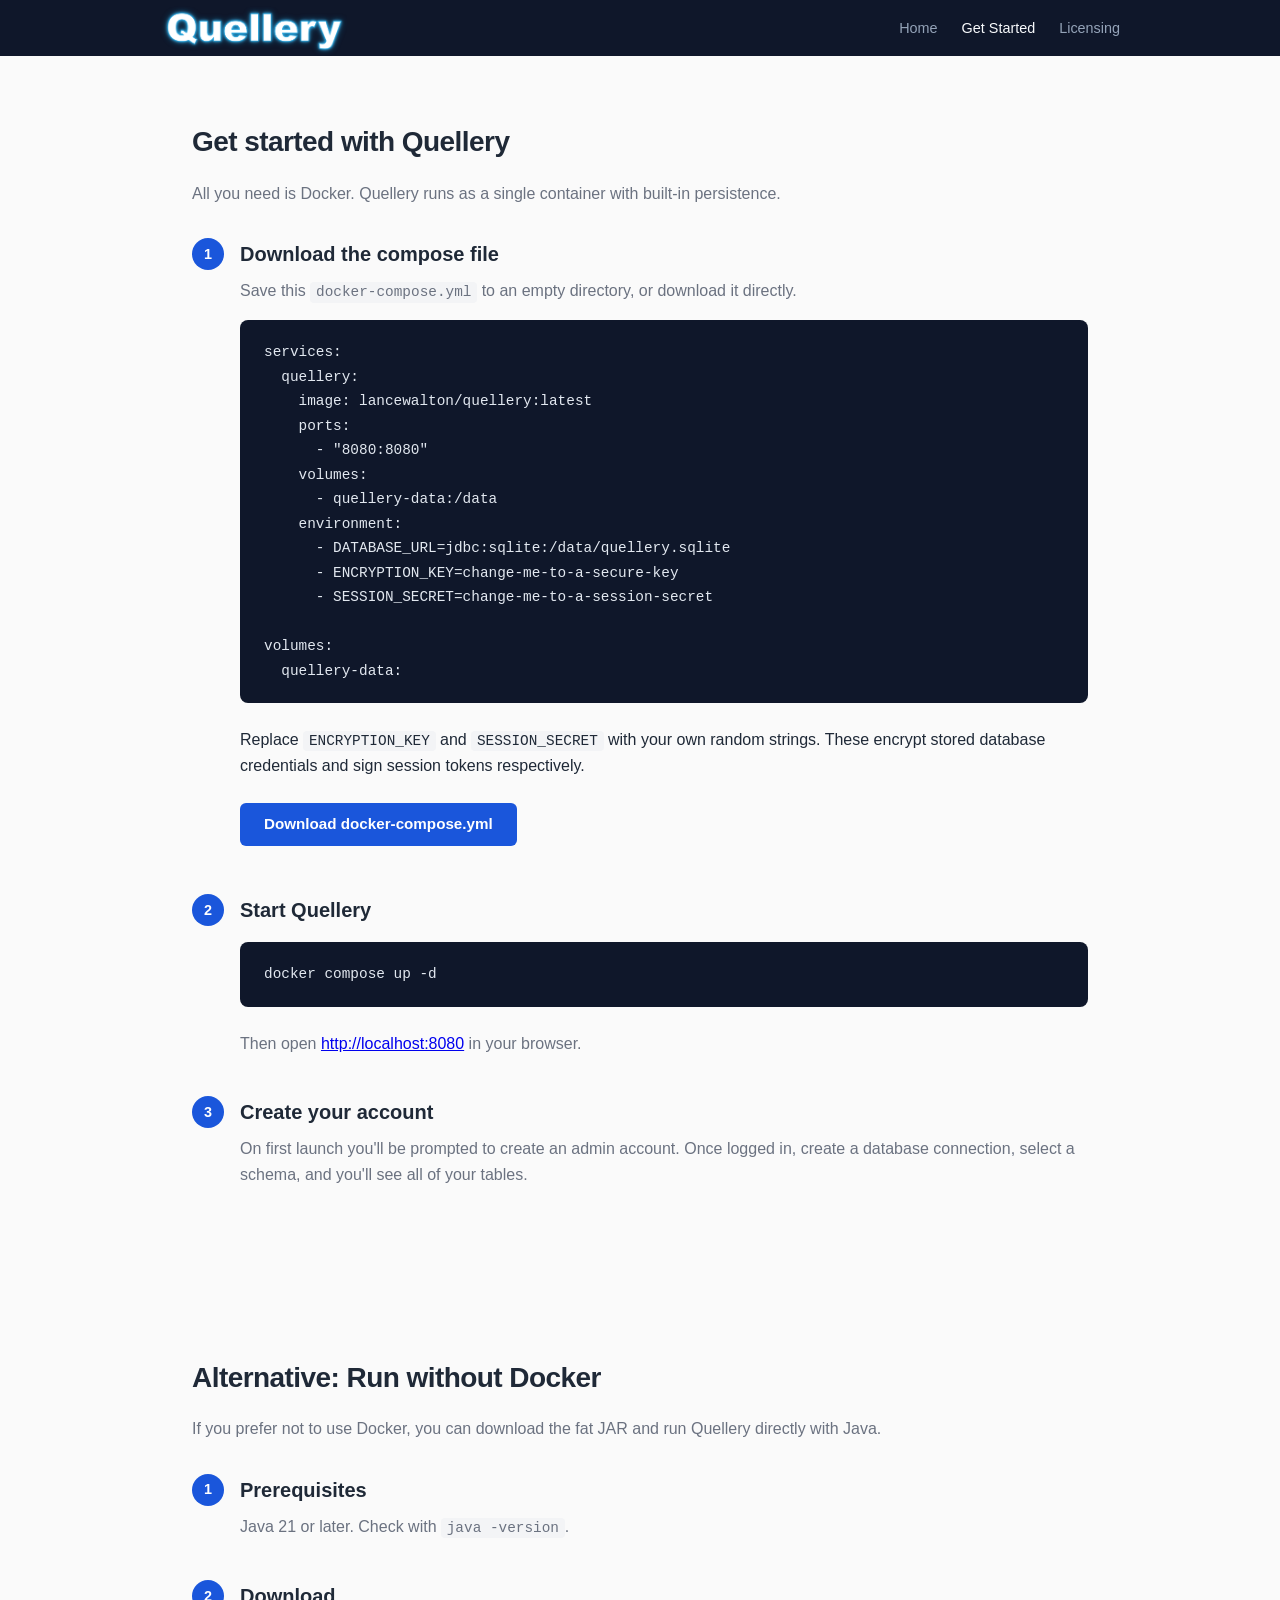
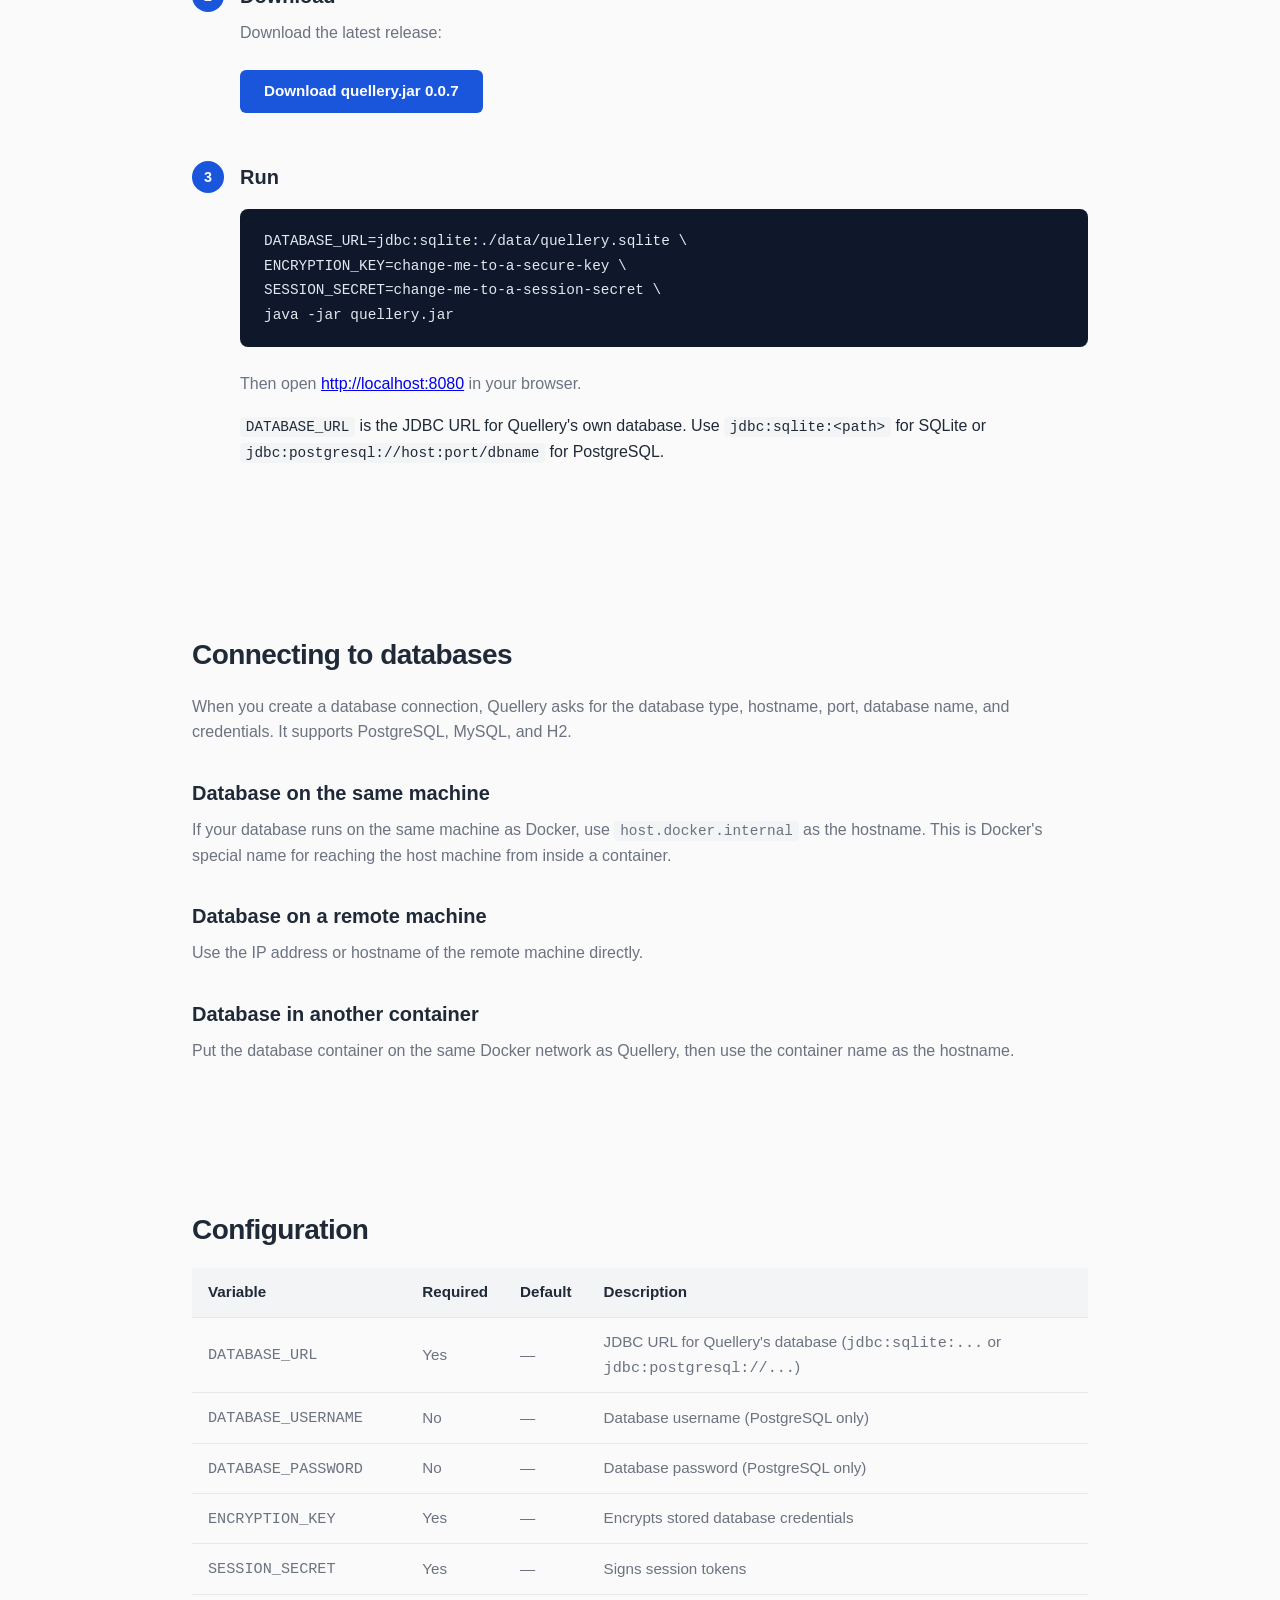
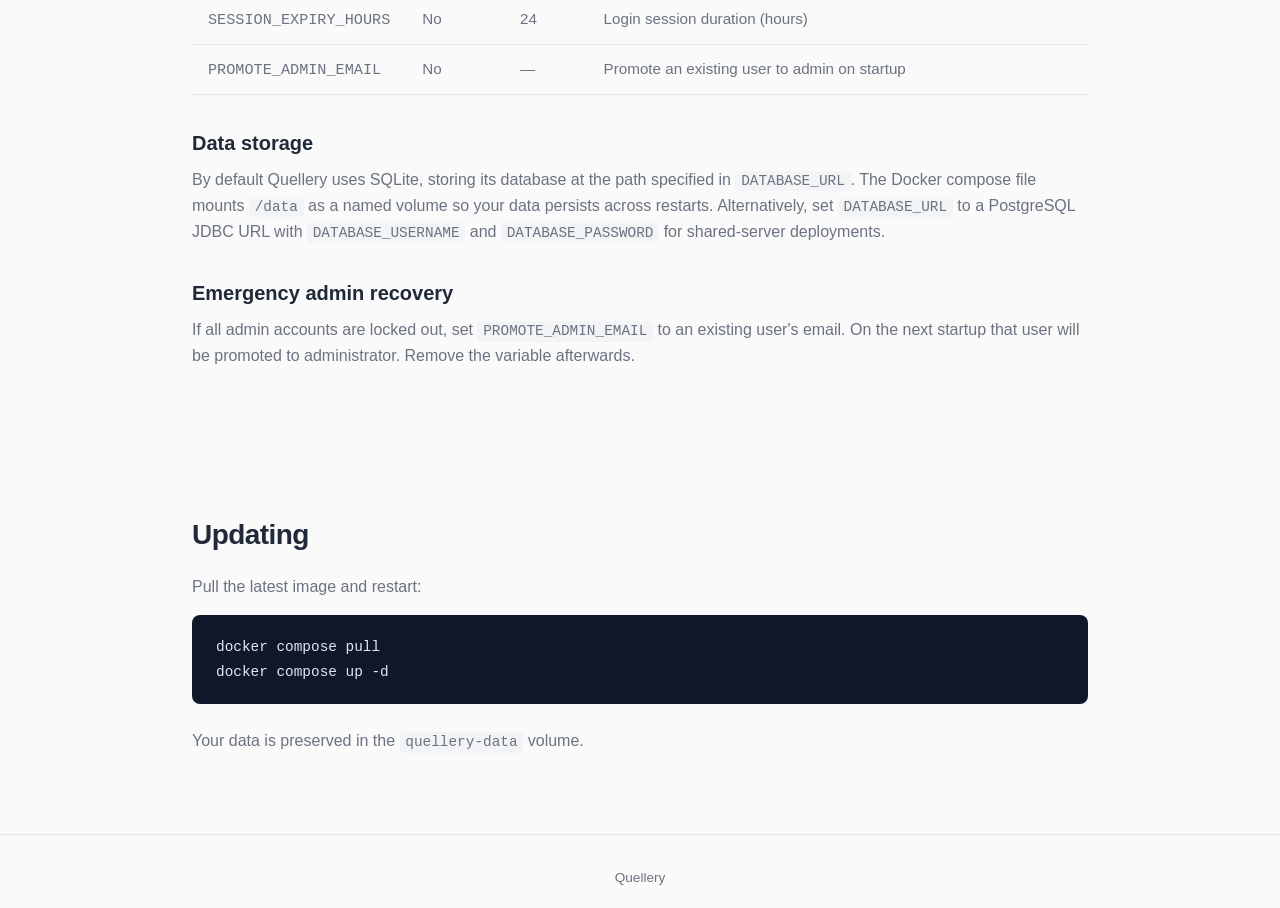
==== get-started.html @ 600abd85 "Release v0.0.7" ====
<!DOCTYPE html>
<html lang="en">
<head>
  <meta charset="UTF-8">
  <meta name="viewport" content="width=device-width, initial-scale=1.0">
  <title>Quellery — Taming the Uncertain Schema - Get Started</title>
  <link rel="stylesheet" href="style.css">
</head>
<body>

<nav>
  <div class="nav-inner">
    <a href="index.html" class="logo"><img src="Quellery.png" alt="Quellery"></a>
    <ul>
      <li><a href="index.html">Home</a></li>
      <li><a href="get-started.html" class="active">Get Started</a></li>
      <li><a href="licensing.html">Licensing</a></li>
    </ul>
  </div>
</nav>

<section class="section">
  <h2>Get started with Quellery</h2>
  <p>All you need is Docker. Quellery runs as a single container with built-in persistence.</p>

  <div class="steps">

    <div class="step">
      <h3>Download the compose file</h3>
      <p>Save this <code>docker-compose.yml</code> to an empty directory, or download it directly.</p>
      <pre><code>services:
  quellery:
    image: lancewalton/quellery:latest
    ports:
      - "8080:8080"
    volumes:
      - quellery-data:/data
    environment:
      - DATABASE_URL=jdbc:sqlite:/data/quellery.sqlite
      - ENCRYPTION_KEY=change-me-to-a-secure-key
      - SESSION_SECRET=change-me-to-a-session-secret

volumes:
  quellery-data:</code></pre>
      <p class="body-text">Replace <code>ENCRYPTION_KEY</code> and <code>SESSION_SECRET</code> with your own random strings. These encrypt stored database credentials and sign session tokens respectively.</p>
      <a href="docker-compose.yml" download class="download-btn">Download docker-compose.yml</a>
    </div>

    <div class="step">
      <h3>Start Quellery</h3>
      <pre><code>docker compose up -d</code></pre>
      <p>Then open <a href="http://localhost:8080">http://localhost:8080</a> in your browser.</p>
    </div>

    <div class="step">
      <h3>Create your account</h3>
      <p>On first launch you'll be prompted to create an admin account. Once logged in, create a database connection, select a schema, and you'll see all of your tables.</p>
    </div>

  </div>
</section>

<section class="section" id="download">
  <h2>Alternative: Run without Docker</h2>
  <p>If you prefer not to use Docker, you can download the fat JAR and run Quellery directly with Java.</p>

  <div class="steps">

    <div class="step">
      <h3>Prerequisites</h3>
      <p>Java 21 or later. Check with <code>java -version</code>.</p>
    </div>

    <div class="step">
      <h3>Download</h3>
      <p>Download the latest release:</p>
      <a href="https://github.com/quellery/quellery.github.io/releases/latest/download/quellery.jar" class="download-btn">Download quellery.jar <span data-version>0.0.7</span></a>
    </div>

    <div class="step">
      <h3>Run</h3>
      <pre><code>DATABASE_URL=jdbc:sqlite:./data/quellery.sqlite \
ENCRYPTION_KEY=change-me-to-a-secure-key \
SESSION_SECRET=change-me-to-a-session-secret \
java -jar quellery.jar</code></pre>
      <p>Then open <a href="http://localhost:8080">http://localhost:8080</a> in your browser.</p>
      <p class="body-text"><code>DATABASE_URL</code> is the JDBC URL for Quellery's own database. Use <code>jdbc:sqlite:&lt;path&gt;</code> for SQLite or <code>jdbc:postgresql://host:port/dbname</code> for PostgreSQL.</p>
    </div>

  </div>
</section>

<section class="section">
  <h2>Connecting to databases</h2>
  <p>When you create a database connection, Quellery asks for the database type, hostname, port, database name, and credentials. It supports PostgreSQL, MySQL, and H2.</p>

  <h3>Database on the same machine</h3>
  <p>If your database runs on the same machine as Docker, use <code>host.docker.internal</code> as the hostname. This is Docker's special name for reaching the host machine from inside a container.</p>

  <h3>Database on a remote machine</h3>
  <p>Use the IP address or hostname of the remote machine directly.</p>

  <h3>Database in another container</h3>
  <p>Put the database container on the same Docker network as Quellery, then use the container name as the hostname.</p>
</section>

<section class="section">
  <h2>Configuration</h2>
  <table>
    <thead>
      <tr><th>Variable</th><th>Required</th><th>Default</th><th>Description</th></tr>
    </thead>
    <tbody>
      <tr><td><code>DATABASE_URL</code></td><td>Yes</td><td>&mdash;</td><td>JDBC URL for Quellery's database (<code>jdbc:sqlite:...</code> or <code>jdbc:postgresql://...</code>)</td></tr>
      <tr><td><code>DATABASE_USERNAME</code></td><td>No</td><td>&mdash;</td><td>Database username (PostgreSQL only)</td></tr>
      <tr><td><code>DATABASE_PASSWORD</code></td><td>No</td><td>&mdash;</td><td>Database password (PostgreSQL only)</td></tr>
      <tr><td><code>ENCRYPTION_KEY</code></td><td>Yes</td><td>&mdash;</td><td>Encrypts stored database credentials</td></tr>
      <tr><td><code>SESSION_SECRET</code></td><td>Yes</td><td>&mdash;</td><td>Signs session tokens</td></tr>
      <tr><td><code>SESSION_EXPIRY_HOURS</code></td><td>No</td><td>24</td><td>Login session duration (hours)</td></tr>
      <tr><td><code>PROMOTE_ADMIN_EMAIL</code></td><td>No</td><td>&mdash;</td><td>Promote an existing user to admin on startup</td></tr>
    </tbody>
  </table>

  <h3>Data storage</h3>
  <p>By default Quellery uses SQLite, storing its database at the path specified in <code>DATABASE_URL</code>. The Docker compose file mounts <code>/data</code> as a named volume so your data persists across restarts. Alternatively, set <code>DATABASE_URL</code> to a PostgreSQL JDBC URL with <code>DATABASE_USERNAME</code> and <code>DATABASE_PASSWORD</code> for shared-server deployments.</p>

  <h3>Emergency admin recovery</h3>
  <p>If all admin accounts are locked out, set <code>PROMOTE_ADMIN_EMAIL</code> to an existing user's email. On the next startup that user will be promoted to administrator. Remove the variable afterwards.</p>
</section>

<section class="section">
  <h2>Updating</h2>
  <p>Pull the latest image and restart:</p>
  <pre><code>docker compose pull
docker compose up -d</code></pre>
  <p>Your data is preserved in the <code>quellery-data</code> volume.</p>
</section>

<footer>
  Quellery
</footer>

</body>
</html>
---- style.css ----
:root {
  --colour-bg: #fafafa;
  --colour-surface: #ffffff;
  --colour-primary: #1a56db;
  --colour-primary-dark: #1444b0;
  --colour-text: #1f2937;
  --colour-text-muted: #6b7280;
  --colour-border: #e5e7eb;
  --colour-code-bg: #f3f4f6;
  --colour-hero-bg: #0f172a;
  --colour-hero-text: #f8fafc;
  --colour-accent: #22d3ee;
  --max-width: 960px;
}

*,
*::before,
*::after {
  box-sizing: border-box;
  margin: 0;
  padding: 0;
}

body {
  font-family: -apple-system, BlinkMacSystemFont, "Segoe UI", Roboto, Helvetica, Arial, sans-serif;
  color: var(--colour-text);
  background: var(--colour-bg);
  line-height: 1.6;
}

/* — Navigation — */

nav {
  background: var(--colour-hero-bg);
  padding: 0 2rem;
  position: sticky;
  top: 0;
  z-index: 100;
}

nav .nav-inner {
  max-width: var(--max-width);
  margin: 0 auto;
  display: flex;
  align-items: center;
  justify-content: space-between;
  height: 56px;
}

nav .logo {
  text-decoration: none;
  display: flex;
  align-items: center;
}

nav .logo img {
  height: 64px;
}

nav ul {
  list-style: none;
  display: flex;
  gap: 1.5rem;
}

nav a {
  color: #94a3b8;
  text-decoration: none;
  font-size: 0.9rem;
  transition: color 0.15s;
}

nav a:hover,
nav a.active {
  color: var(--colour-hero-text);
}

/* — Hero — */

.hero {
  background: var(--colour-hero-bg);
  color: var(--colour-hero-text);
  text-align: center;
  padding: 5rem 2rem 4rem;
}

.hero h1 {
  font-size: 2.75rem;
  font-weight: 800;
  letter-spacing: -0.03em;
  line-height: 1.15;
  margin-bottom: 1.25rem;
}

.hero h1 span {
  color: var(--colour-accent);
}

.hero p {
  font-size: 1.2rem;
  color: #94a3b8;
  max-width: 600px;
  margin: 0 auto 2rem;
}

.hero .cta {
  display: inline-block;
  background: var(--colour-primary);
  color: #fff;
  padding: 0.75rem 2rem;
  border-radius: 6px;
  text-decoration: none;
  font-weight: 600;
  font-size: 1rem;
  transition: background 0.15s;
}

.hero .cta:hover {
  background: var(--colour-primary-dark);
}

.version-info {
  margin-top: 1rem;
  font-size: 0.9rem;
  color: #94a3b8;
}

.version-info a {
  color: var(--colour-accent);
  text-decoration: none;
  font-weight: 600;
}

.version-info a:hover {
  text-decoration: underline;
}

/* — Sections — */

.section {
  max-width: var(--max-width);
  margin: 0 auto;
  padding: 4rem 2rem;
}

.section h2 {
  font-size: 1.75rem;
  font-weight: 700;
  margin-bottom: 1rem;
  letter-spacing: -0.02em;
}

.section h3 {
  font-size: 1.25rem;
  font-weight: 600;
  margin: 2rem 0 0.5rem;
}

.section p {
  margin-bottom: 1rem;
  color: var(--colour-text-muted);
}

.section p.body-text {
  color: var(--colour-text);
}

/* — Feature grid — */

.features {
  display: grid;
  grid-template-columns: repeat(auto-fit, minmax(260px, 1fr));
  gap: 1.5rem;
  margin-top: 2rem;
}

.feature-card {
  background: var(--colour-surface);
  border: 1px solid var(--colour-border);
  border-radius: 8px;
  padding: 1.5rem;
}

.feature-card h3 {
  font-size: 1.1rem;
  margin: 0 0 0.5rem;
  color: var(--colour-text);
}

.feature-card p {
  font-size: 0.95rem;
  color: var(--colour-text-muted);
  margin: 0;
}

/* — Supported databases — */

.db-list {
  display: flex;
  gap: 2rem;
  margin-top: 1.5rem;
  flex-wrap: wrap;
}

.db-item {
  display: flex;
  align-items: center;
  gap: 0.5rem;
  font-weight: 600;
  font-size: 1.05rem;
}

.db-dot {
  width: 10px;
  height: 10px;
  border-radius: 50%;
  background: var(--colour-primary);
}

.db-dot.coming-soon {
  background: none;
  border: 2px solid var(--colour-text-muted);
}

/* — Code blocks — */

pre {
  background: var(--colour-hero-bg);
  color: #e2e8f0;
  padding: 1.25rem 1.5rem;
  border-radius: 8px;
  overflow-x: auto;
  font-size: 0.9rem;
  line-height: 1.7;
  margin: 1rem 0 1.5rem;
}

code {
  font-family: "SF Mono", "Fira Code", "Fira Mono", Menlo, monospace;
}

p code {
  background: var(--colour-code-bg);
  padding: 0.15em 0.4em;
  border-radius: 4px;
  font-size: 0.9em;
}

/* — Tables — */

table {
  width: 100%;
  border-collapse: collapse;
  margin: 1rem 0 1.5rem;
  font-size: 0.95rem;
}

th, td {
  text-align: left;
  padding: 0.75rem 1rem;
  border-bottom: 1px solid var(--colour-border);
}

th {
  font-weight: 600;
  color: var(--colour-text);
  background: var(--colour-code-bg);
}

td {
  color: var(--colour-text-muted);
}

/* — Download button — */

.download-btn {
  display: inline-block;
  background: var(--colour-primary);
  color: #fff;
  padding: 0.6rem 1.5rem;
  border-radius: 6px;
  text-decoration: none;
  font-weight: 600;
  font-size: 0.95rem;
  transition: background 0.15s;
  margin: 0.5rem 0;
}

.download-btn:hover {
  background: var(--colour-primary-dark);
}

/* — Steps — */

.steps {
  counter-reset: step;
  margin-top: 2rem;
}

.step {
  position: relative;
  padding-left: 3rem;
  margin-bottom: 2.5rem;
}

.step::before {
  counter-increment: step;
  content: counter(step);
  position: absolute;
  left: 0;
  top: 0;
  width: 2rem;
  height: 2rem;
  background: var(--colour-primary);
  color: #fff;
  border-radius: 50%;
  display: flex;
  align-items: center;
  justify-content: center;
  font-weight: 700;
  font-size: 0.9rem;
}

.step h3 {
  margin-top: 0;
}

/* — Edition cards — */

.editions {
  display: grid;
  grid-template-columns: repeat(auto-fit, minmax(220px, 1fr));
  gap: 1.5rem;
  margin-top: 2rem;
}

.edition-card {
  background: var(--colour-surface);
  border: 1px solid var(--colour-border);
  border-radius: 8px;
  padding: 2rem 1.5rem;
  text-align: center;
}

.edition-card.highlight {
  border-color: var(--colour-primary);
  box-shadow: 0 0 0 1px var(--colour-primary);
}

.edition-card h3 {
  margin: 0 0 0.25rem;
  font-size: 1.25rem;
}

.edition-card .user-count {
  font-size: 2rem;
  font-weight: 800;
  color: var(--colour-primary);
  margin: 0.75rem 0 0.25rem;
}

.edition-card .user-label {
  font-size: 0.85rem;
  color: var(--colour-text-muted);
}

.edition-card .feature-note {
  margin-top: 1rem;
  font-size: 0.9rem;
  color: var(--colour-text-muted);
}

/* — Footer — */

footer {
  border-top: 1px solid var(--colour-border);
  padding: 2rem;
  text-align: center;
  font-size: 0.85rem;
  color: var(--colour-text-muted);
}

/* — Responsive — */

@media (max-width: 640px) {
  .hero h1 {
    font-size: 2rem;
  }

  .hero p {
    font-size: 1.05rem;
  }

  nav ul {
    gap: 1rem;
  }

  .step {
    padding-left: 2.5rem;
  }
}
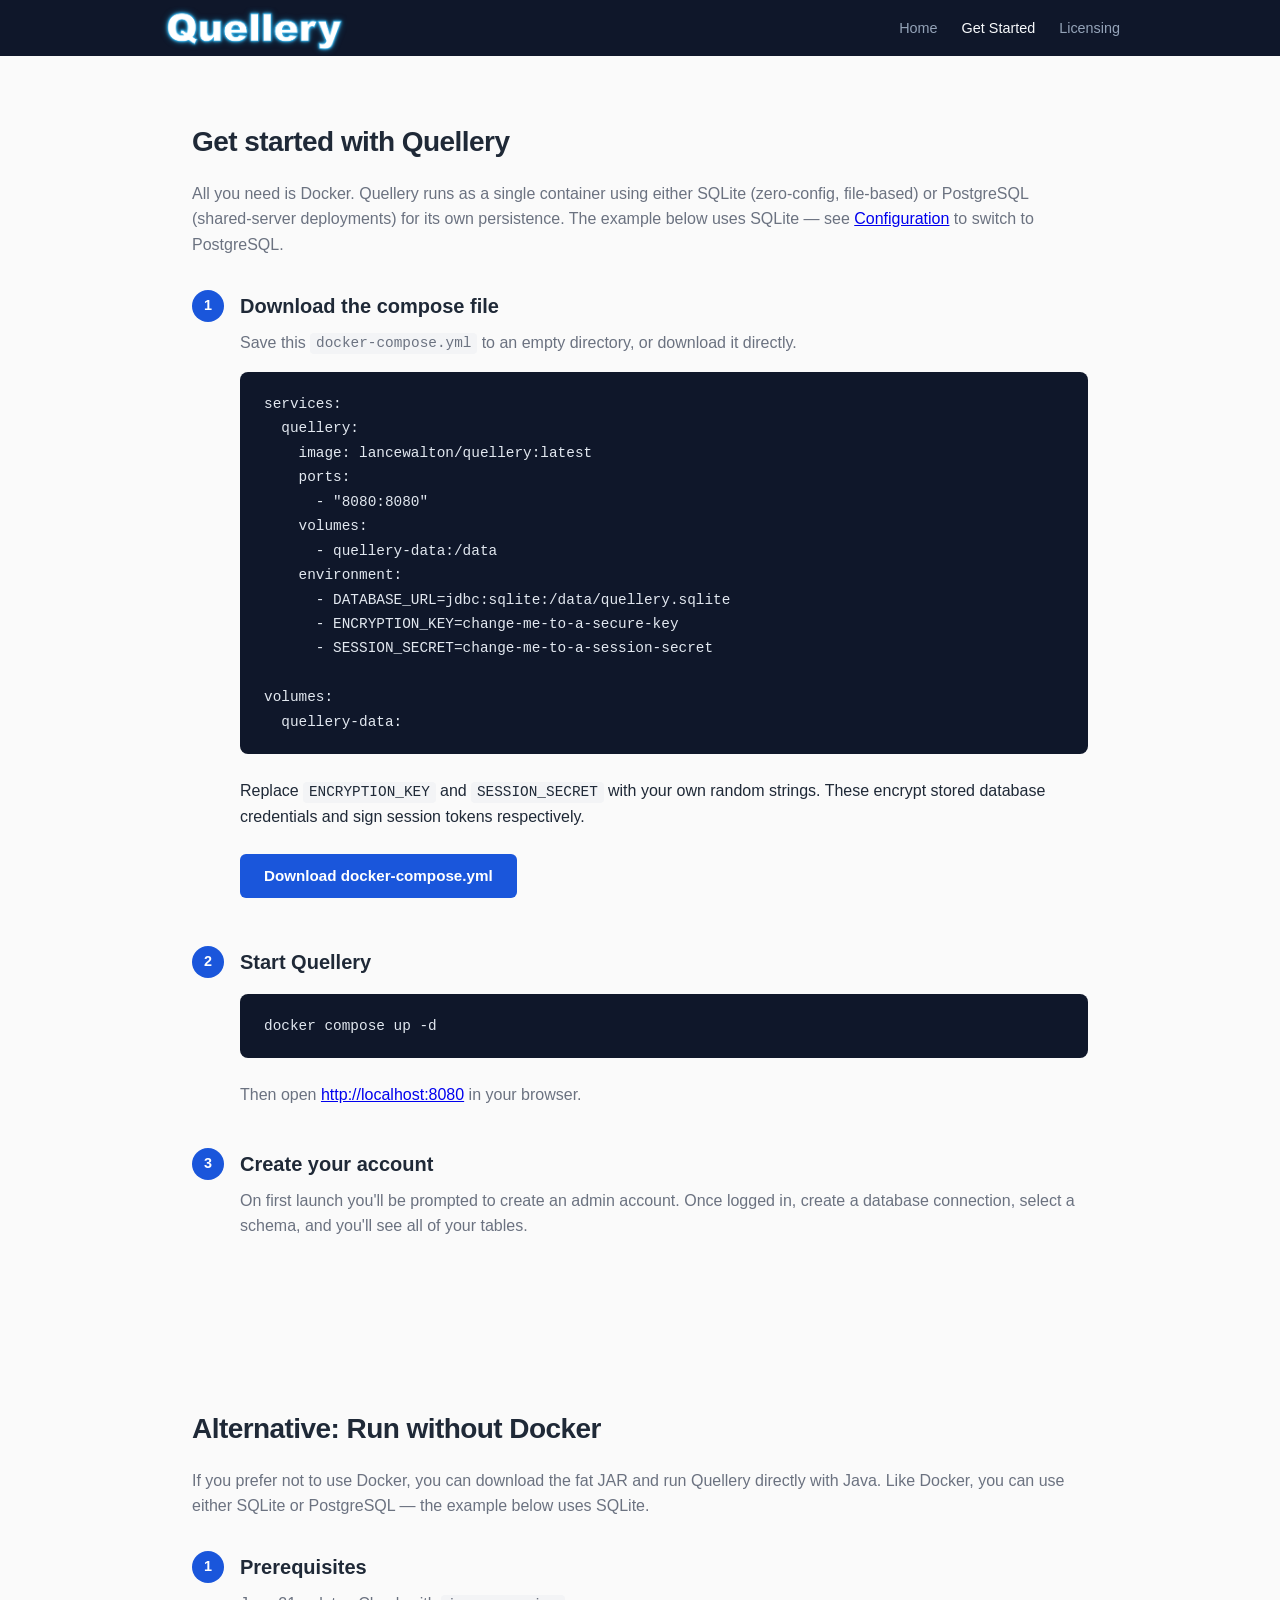
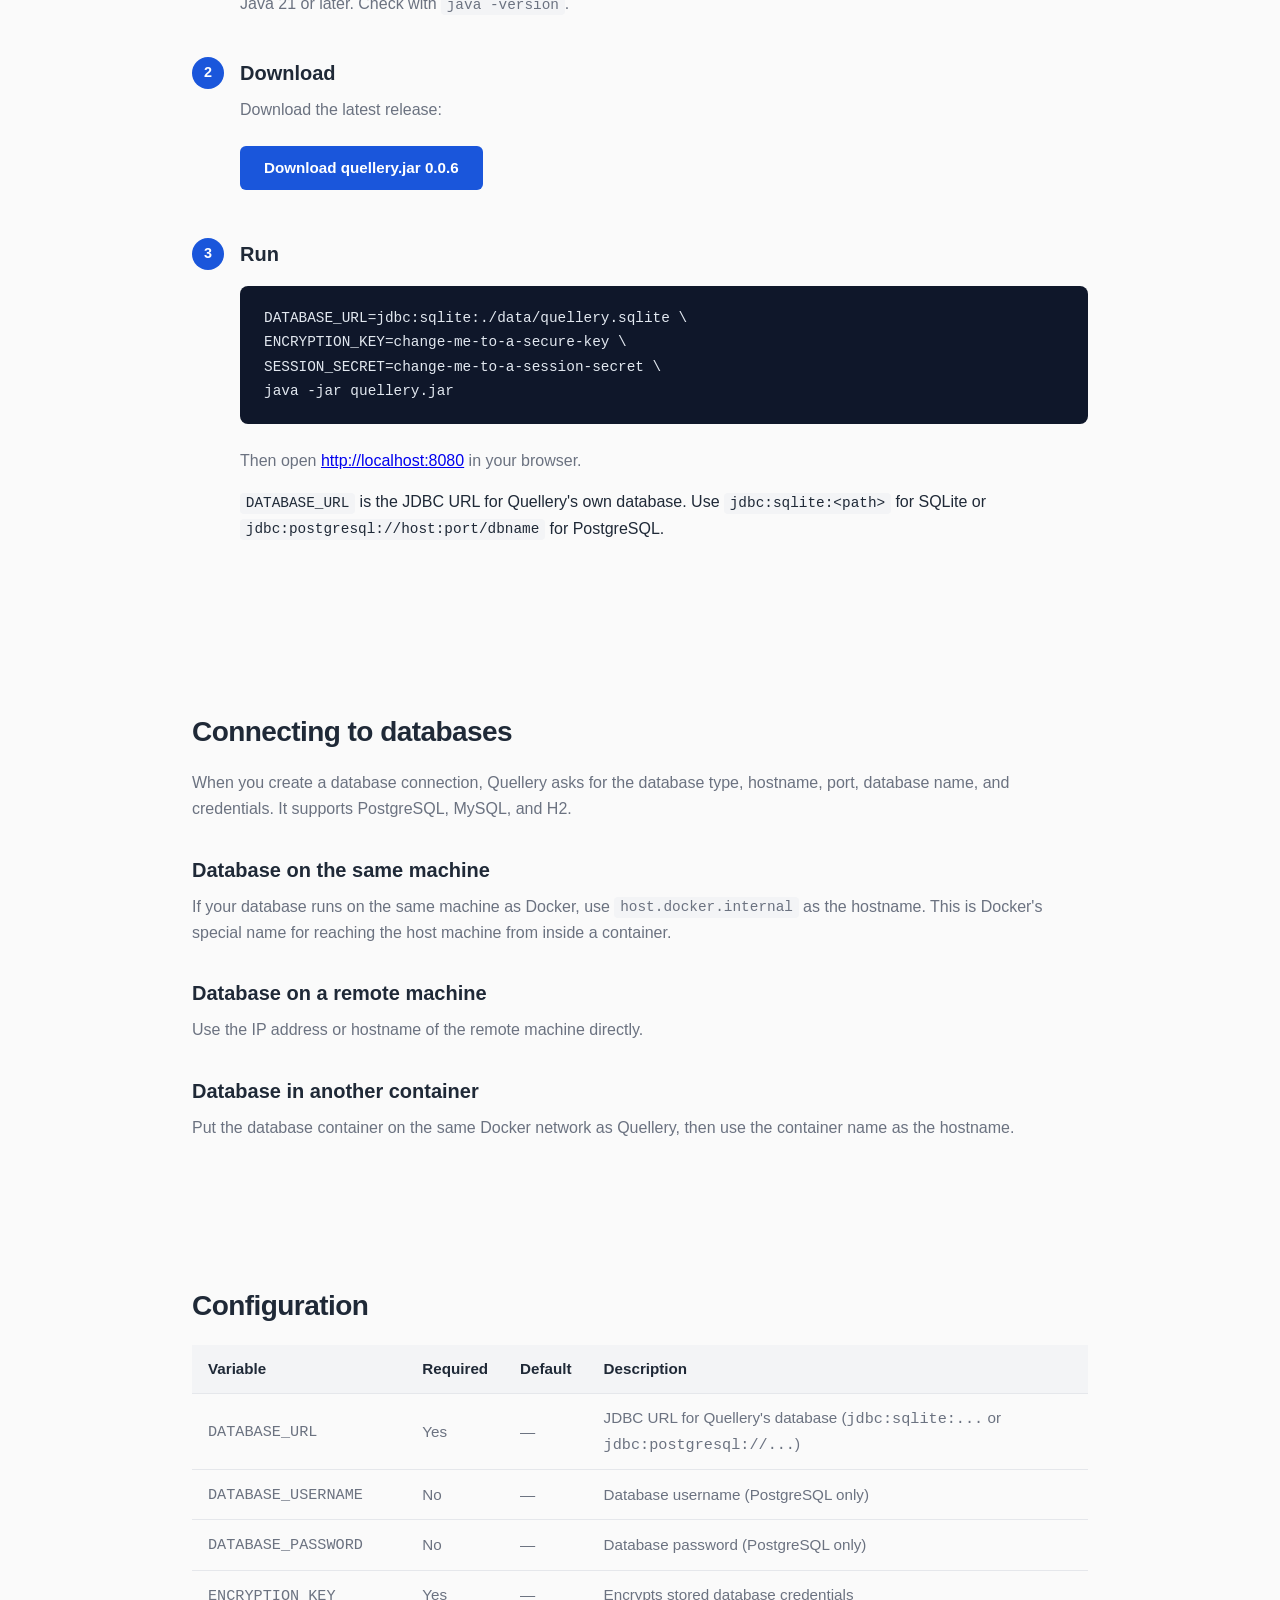
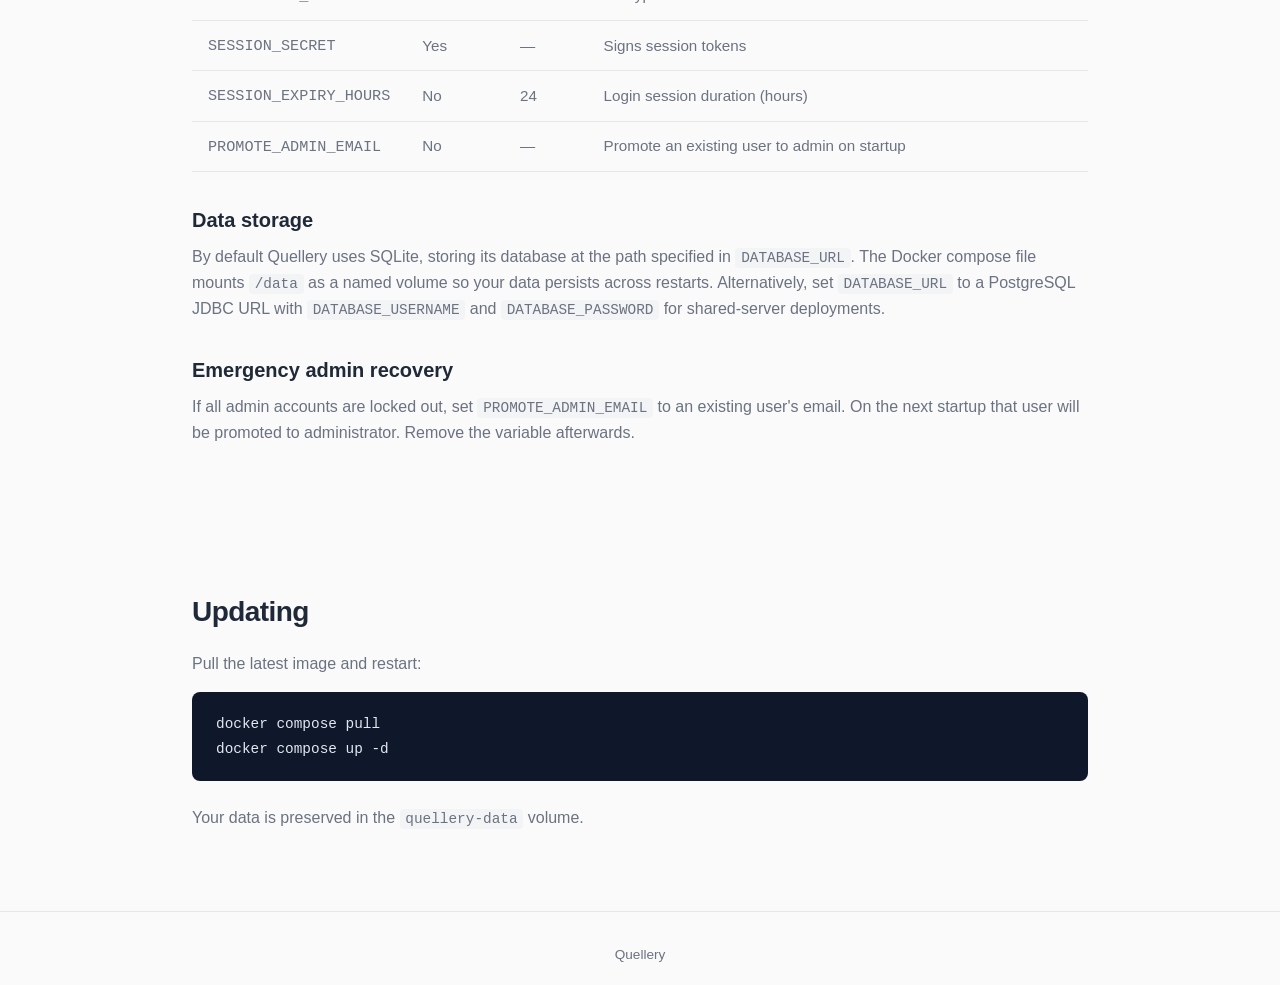
==== commit 5b8c2649: "docs: clarify SQLite/PostgreSQL choice in Docker and fat JAR sections" ====
--- a/get-started.html
+++ b/get-started.html
@@ -21,7 +21,7 @@
 
 <section class="section">
   <h2>Get started with Quellery</h2>
-  <p>All you need is Docker. Quellery runs as a single container with built-in persistence.</p>
+  <p>All you need is Docker. Quellery runs as a single container using either SQLite (zero-config, file-based) or PostgreSQL (shared-server deployments) for its own persistence. The example below uses SQLite — see <a href="#configuration">Configuration</a> to switch to PostgreSQL.</p>
 
   <div class="steps">
 
@@ -62,7 +62,7 @@
 
 <section class="section" id="download">
   <h2>Alternative: Run without Docker</h2>
-  <p>If you prefer not to use Docker, you can download the fat JAR and run Quellery directly with Java.</p>
+  <p>If you prefer not to use Docker, you can download the fat JAR and run Quellery directly with Java. Like Docker, you can use either SQLite or PostgreSQL — the example below uses SQLite.</p>
 
   <div class="steps">
 
@@ -74,7 +74,7 @@
     <div class="step">
       <h3>Download</h3>
       <p>Download the latest release:</p>
-      <a href="https://github.com/quellery/quellery.github.io/releases/latest/download/quellery.jar" class="download-btn">Download quellery.jar <span data-version>0.0.7</span></a>
+      <a href="https://github.com/quellery/quellery.github.io/releases/latest/download/quellery.jar" class="download-btn">Download quellery.jar <span data-version>0.0.6</span></a>
     </div>
 
     <div class="step">
@@ -104,7 +104,7 @@
   <p>Put the database container on the same Docker network as Quellery, then use the container name as the hostname.</p>
 </section>
 
-<section class="section">
+<section class="section" id="configuration">
   <h2>Configuration</h2>
   <table>
     <thead>
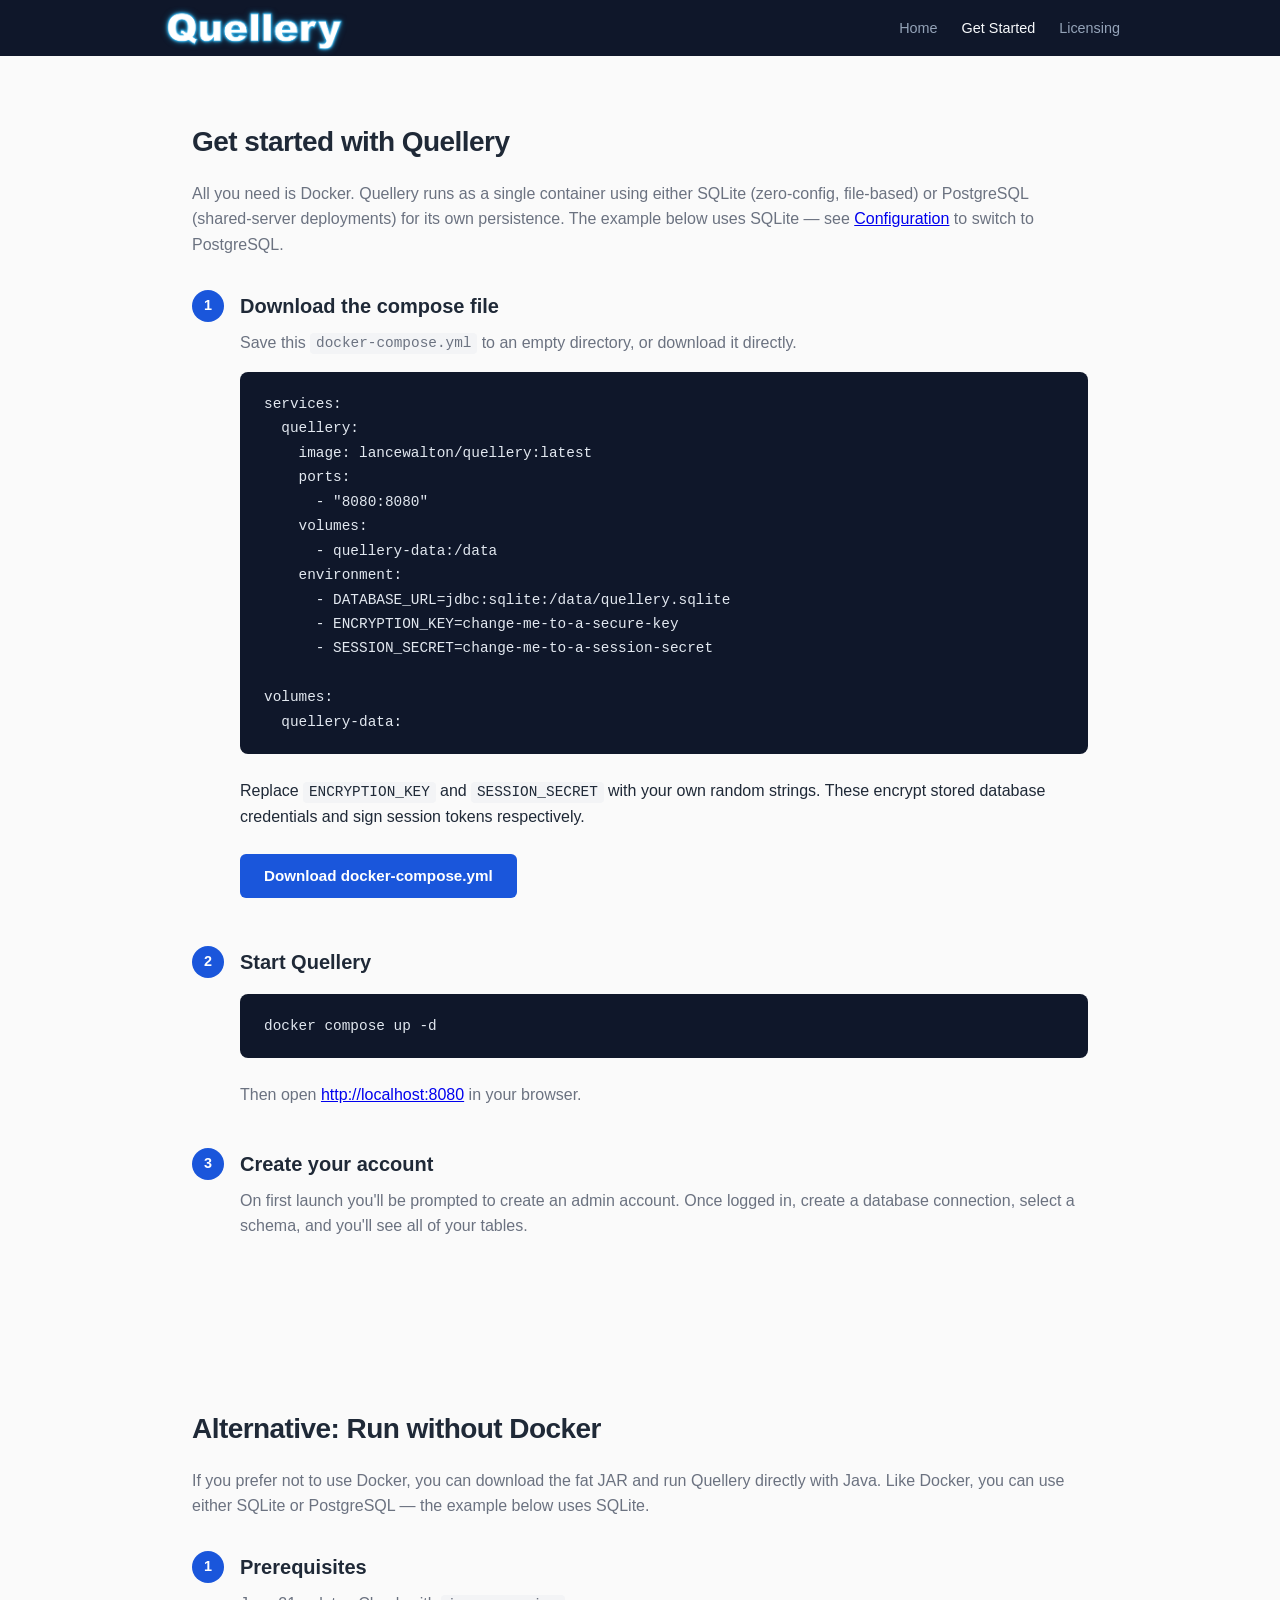
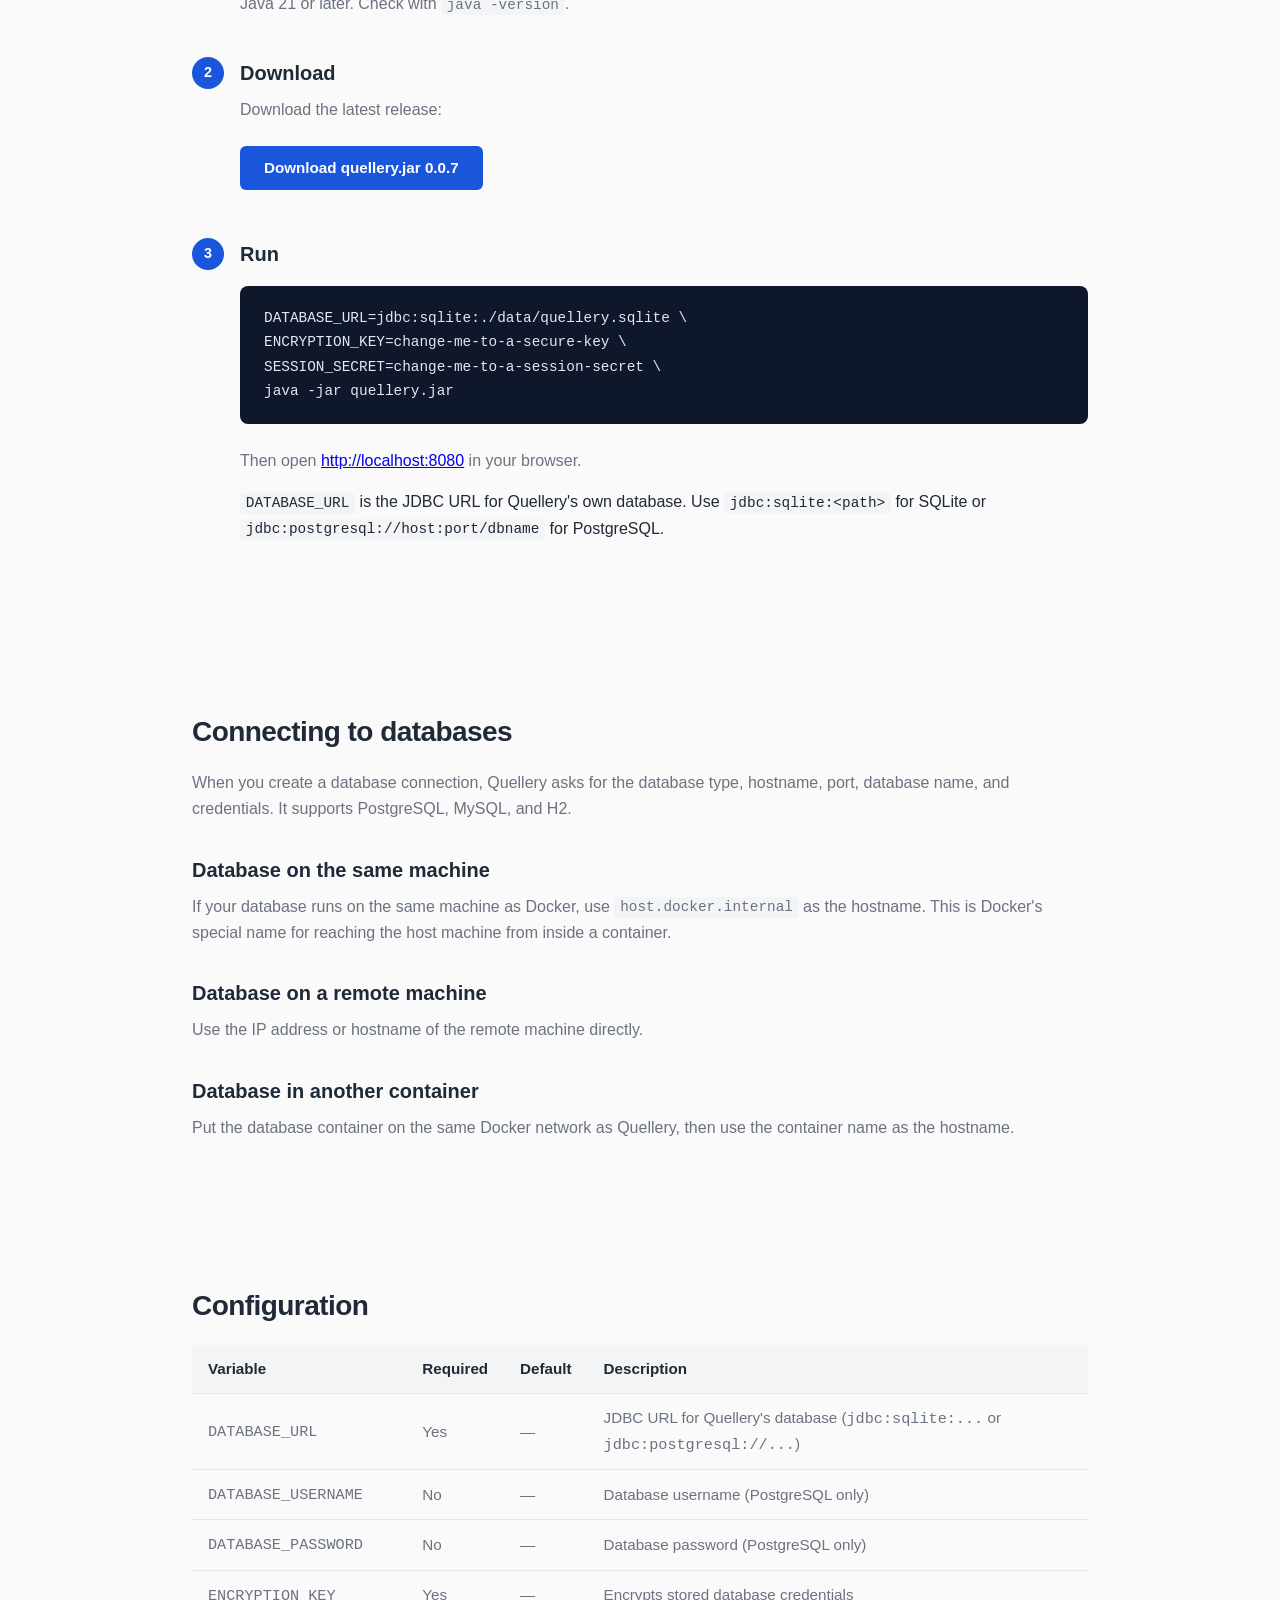
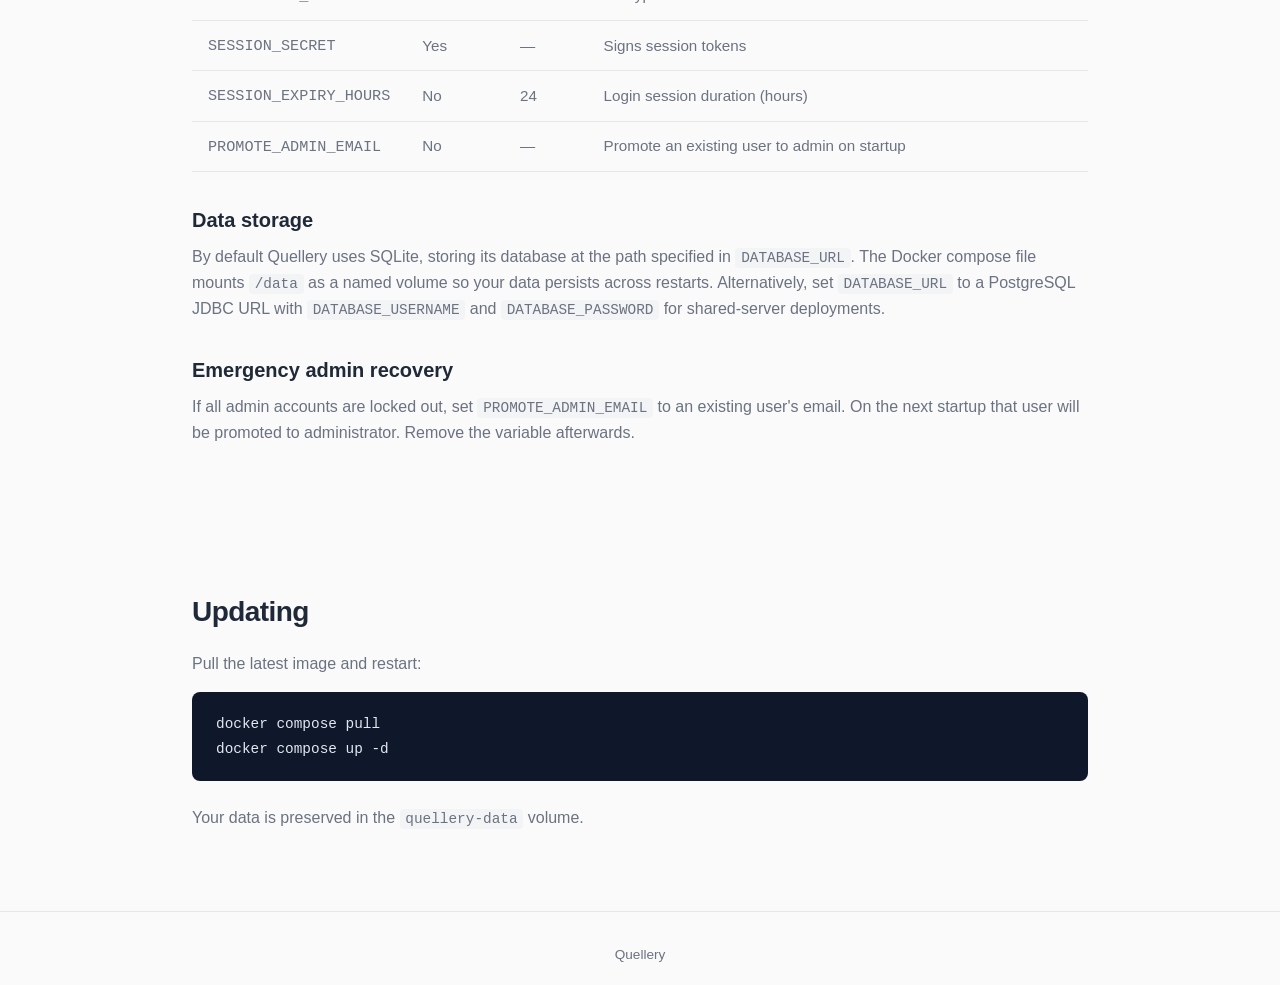
==== commit ea592489: "Merge remote-tracking branch 'origin/main' into release" ====
--- a/get-started.html
+++ b/get-started.html
@@ -74,7 +74,7 @@
     <div class="step">
       <h3>Download</h3>
       <p>Download the latest release:</p>
-      <a href="https://github.com/quellery/quellery.github.io/releases/latest/download/quellery.jar" class="download-btn">Download quellery.jar <span data-version>0.0.6</span></a>
+      <a href="https://github.com/quellery/quellery.github.io/releases/latest/download/quellery.jar" class="download-btn">Download quellery.jar <span data-version>0.0.7</span></a>
     </div>
 
     <div class="step">
--- a/style.css
+++ b/style.css
@@ -84,6 +84,10 @@
   padding: 5rem 2rem 4rem;
 }
 
+.hero--with-screenshot {
+  padding-bottom: 8rem;
+}
+
 .hero h1 {
   font-size: 2.75rem;
   font-weight: 800;
@@ -133,6 +137,98 @@
 
 .version-info a:hover {
   text-decoration: underline;
+}
+
+/* — Hero screenshot — */
+
+.hero-screenshot {
+  max-width: calc(var(--max-width) + 4rem);
+  margin: -5rem auto 0;
+  padding: 0 2rem;
+  position: relative;
+  z-index: 10;
+}
+
+.hero-screenshot img {
+  width: 100%;
+  border-radius: 12px;
+  box-shadow: 0 12px 48px rgba(0, 0, 0, 0.3);
+  border: 1px solid rgba(255, 255, 255, 0.1);
+}
+
+/* — Showcase sections (text + image, alternating) — */
+
+.showcase {
+  max-width: var(--max-width);
+  margin: 0 auto;
+  padding: 4rem 2rem;
+  display: flex;
+  align-items: center;
+  gap: 3rem;
+}
+
+.showcase--reverse {
+  flex-direction: row-reverse;
+}
+
+.showcase-text {
+  flex: 1;
+}
+
+.showcase-text h2 {
+  font-size: 1.75rem;
+  font-weight: 700;
+  margin-bottom: 1rem;
+  letter-spacing: -0.02em;
+}
+
+.showcase-text p {
+  margin-bottom: 1rem;
+  color: var(--colour-text);
+}
+
+.showcase-image {
+  flex: 1;
+  text-align: center;
+}
+
+.showcase-image img {
+  max-width: 100%;
+  max-height: 420px;
+  width: auto;
+  border-radius: 8px;
+  box-shadow: 0 4px 24px rgba(0, 0, 0, 0.12);
+}
+
+/* — Screenshot gallery — */
+
+.screenshot-gallery {
+  margin-top: 2rem;
+}
+
+.screenshot-gallery figure {
+  margin: 2.5rem 0;
+  text-align: center;
+}
+
+.screenshot-gallery img {
+  max-width: 100%;
+  border-radius: 8px;
+  box-shadow: 0 4px 24px rgba(0, 0, 0, 0.12);
+}
+
+.screenshot-gallery .screenshot-sm {
+  max-width: 416px;
+}
+
+.screenshot-gallery .screenshot-md {
+  max-width: 658px;
+}
+
+.screenshot-gallery figcaption {
+  margin-top: 0.75rem;
+  font-size: 0.9rem;
+  color: var(--colour-text-muted);
 }
 
 /* — Sections — */
@@ -391,10 +487,27 @@
     font-size: 1.05rem;
   }
 
+  .hero--with-screenshot {
+    padding-bottom: 6rem;
+  }
+
+  .hero-screenshot {
+    margin-top: -3rem;
+  }
+
   nav ul {
     gap: 1rem;
   }
 
+  .showcase,
+  .showcase--reverse {
+    flex-direction: column;
+  }
+
+  .showcase-image img {
+    max-height: none;
+  }
+
   .step {
     padding-left: 2.5rem;
   }
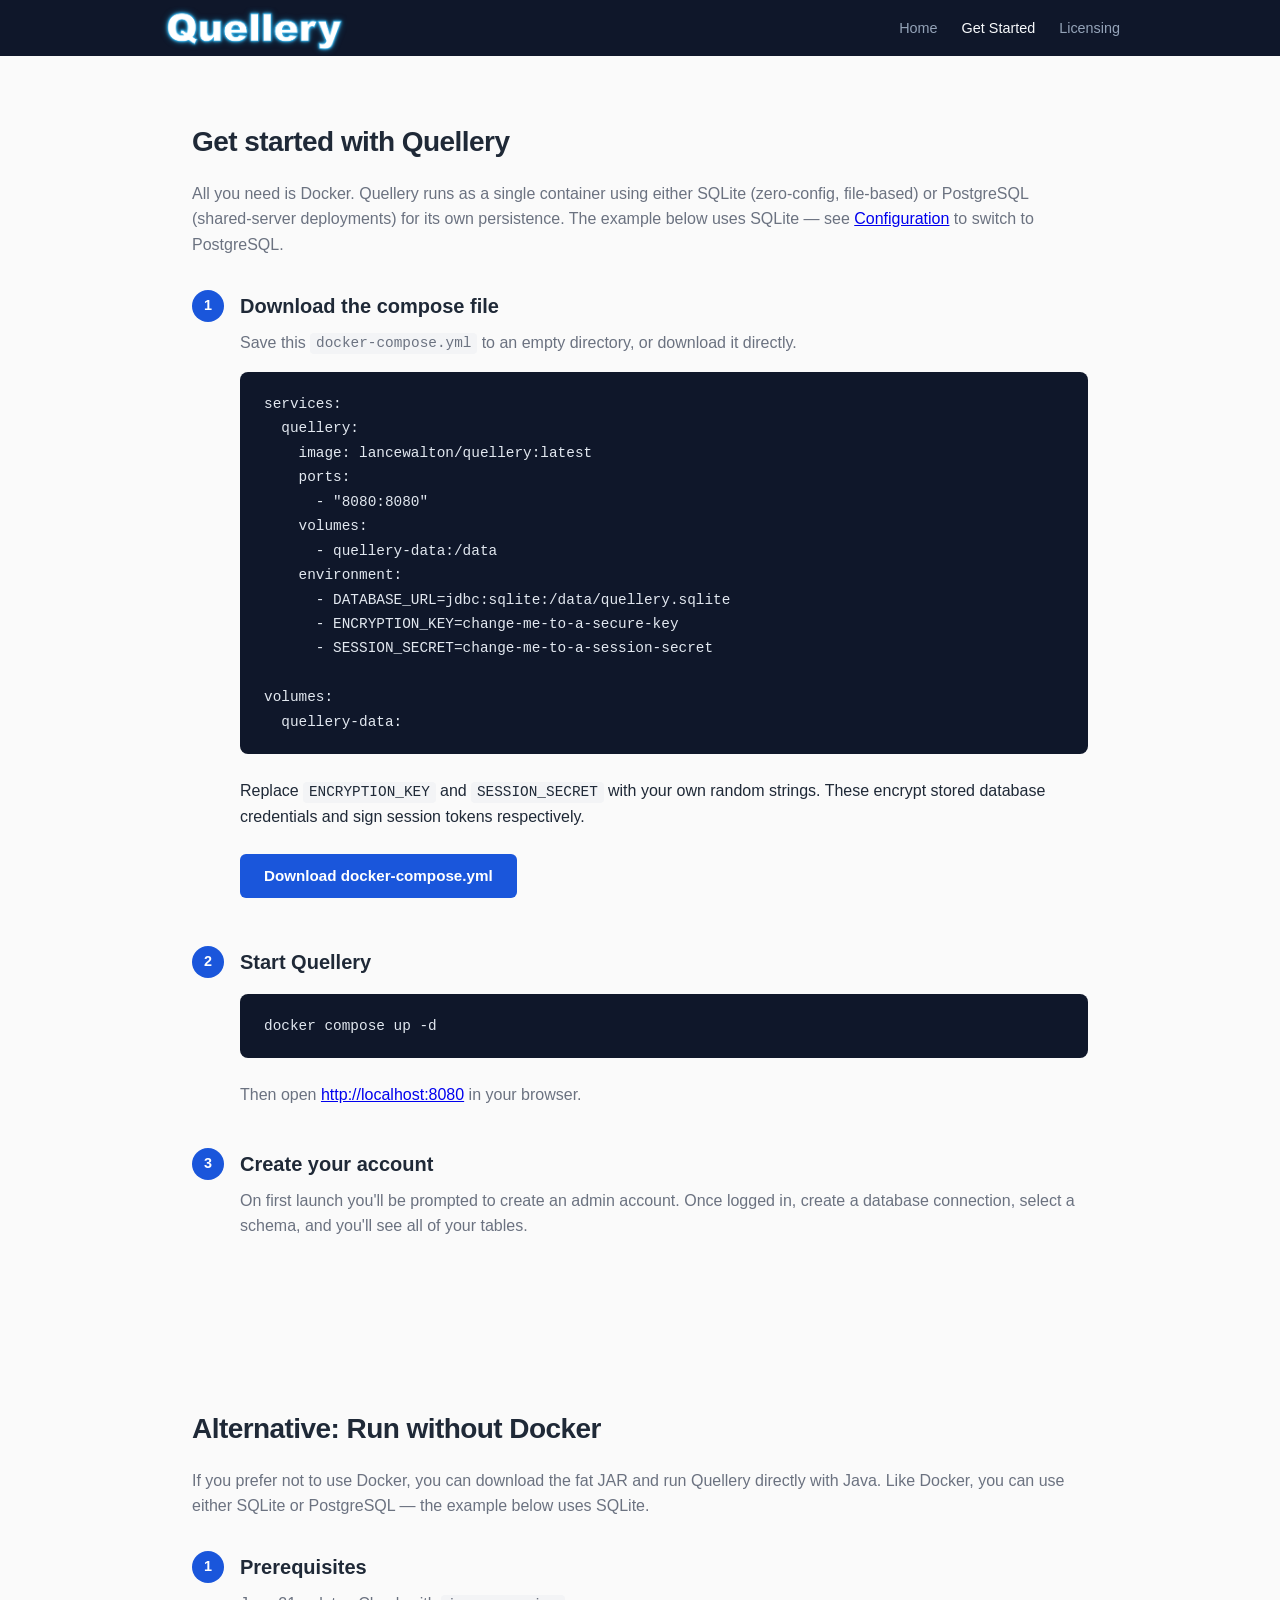
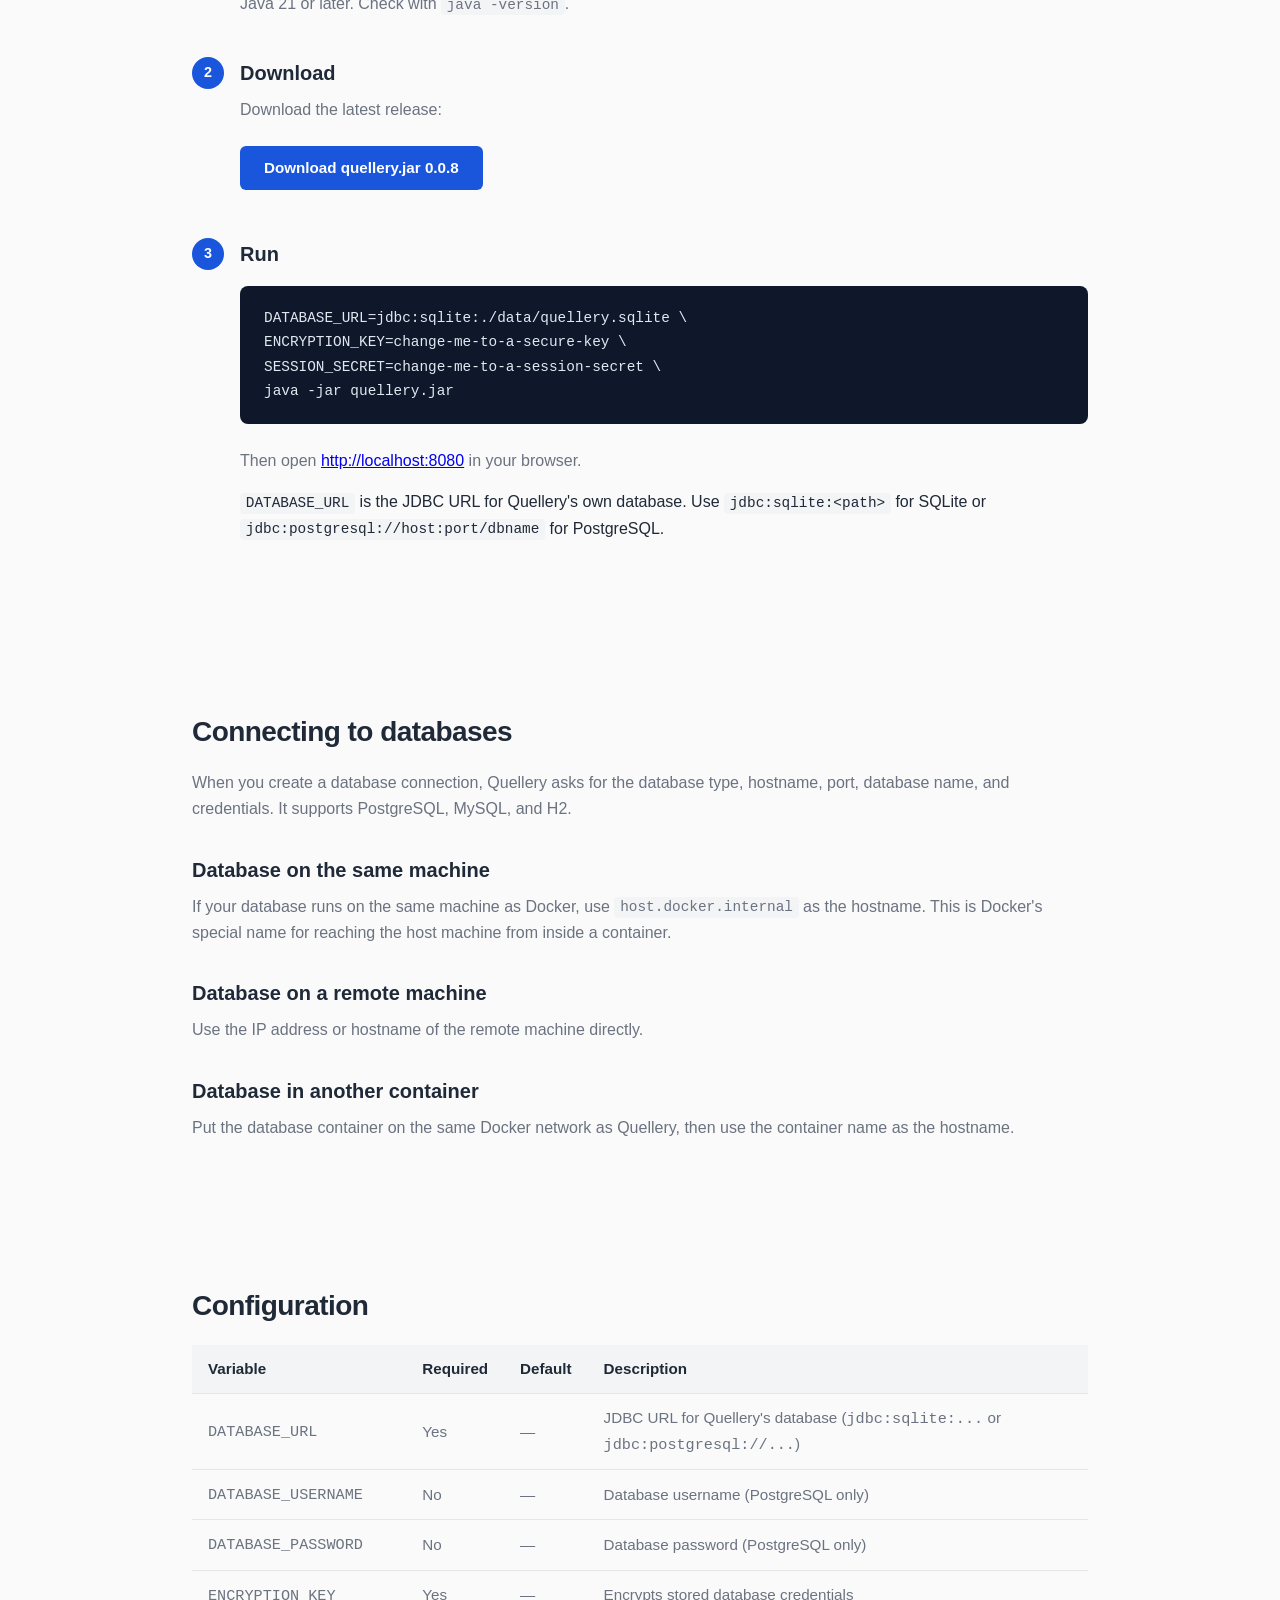
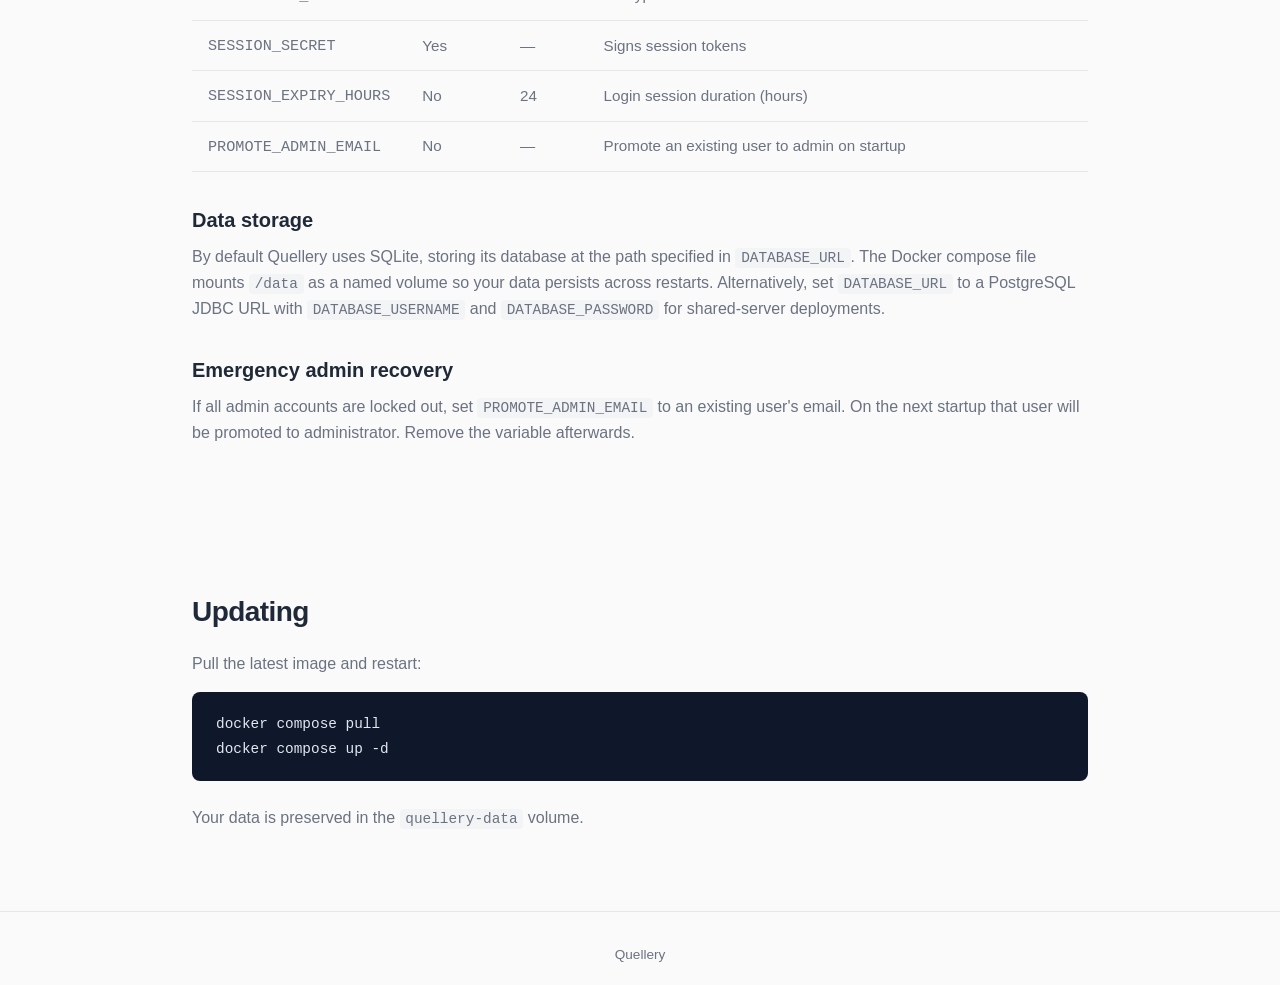
==== commit 3f6938e2: "Release v0.0.8" ====
--- a/get-started.html
+++ b/get-started.html
@@ -74,7 +74,7 @@
     <div class="step">
       <h3>Download</h3>
       <p>Download the latest release:</p>
-      <a href="https://github.com/quellery/quellery.github.io/releases/latest/download/quellery.jar" class="download-btn">Download quellery.jar <span data-version>0.0.7</span></a>
+      <a href="https://github.com/quellery/quellery.github.io/releases/latest/download/quellery.jar" class="download-btn">Download quellery.jar <span data-version>0.0.8</span></a>
     </div>
 
     <div class="step">
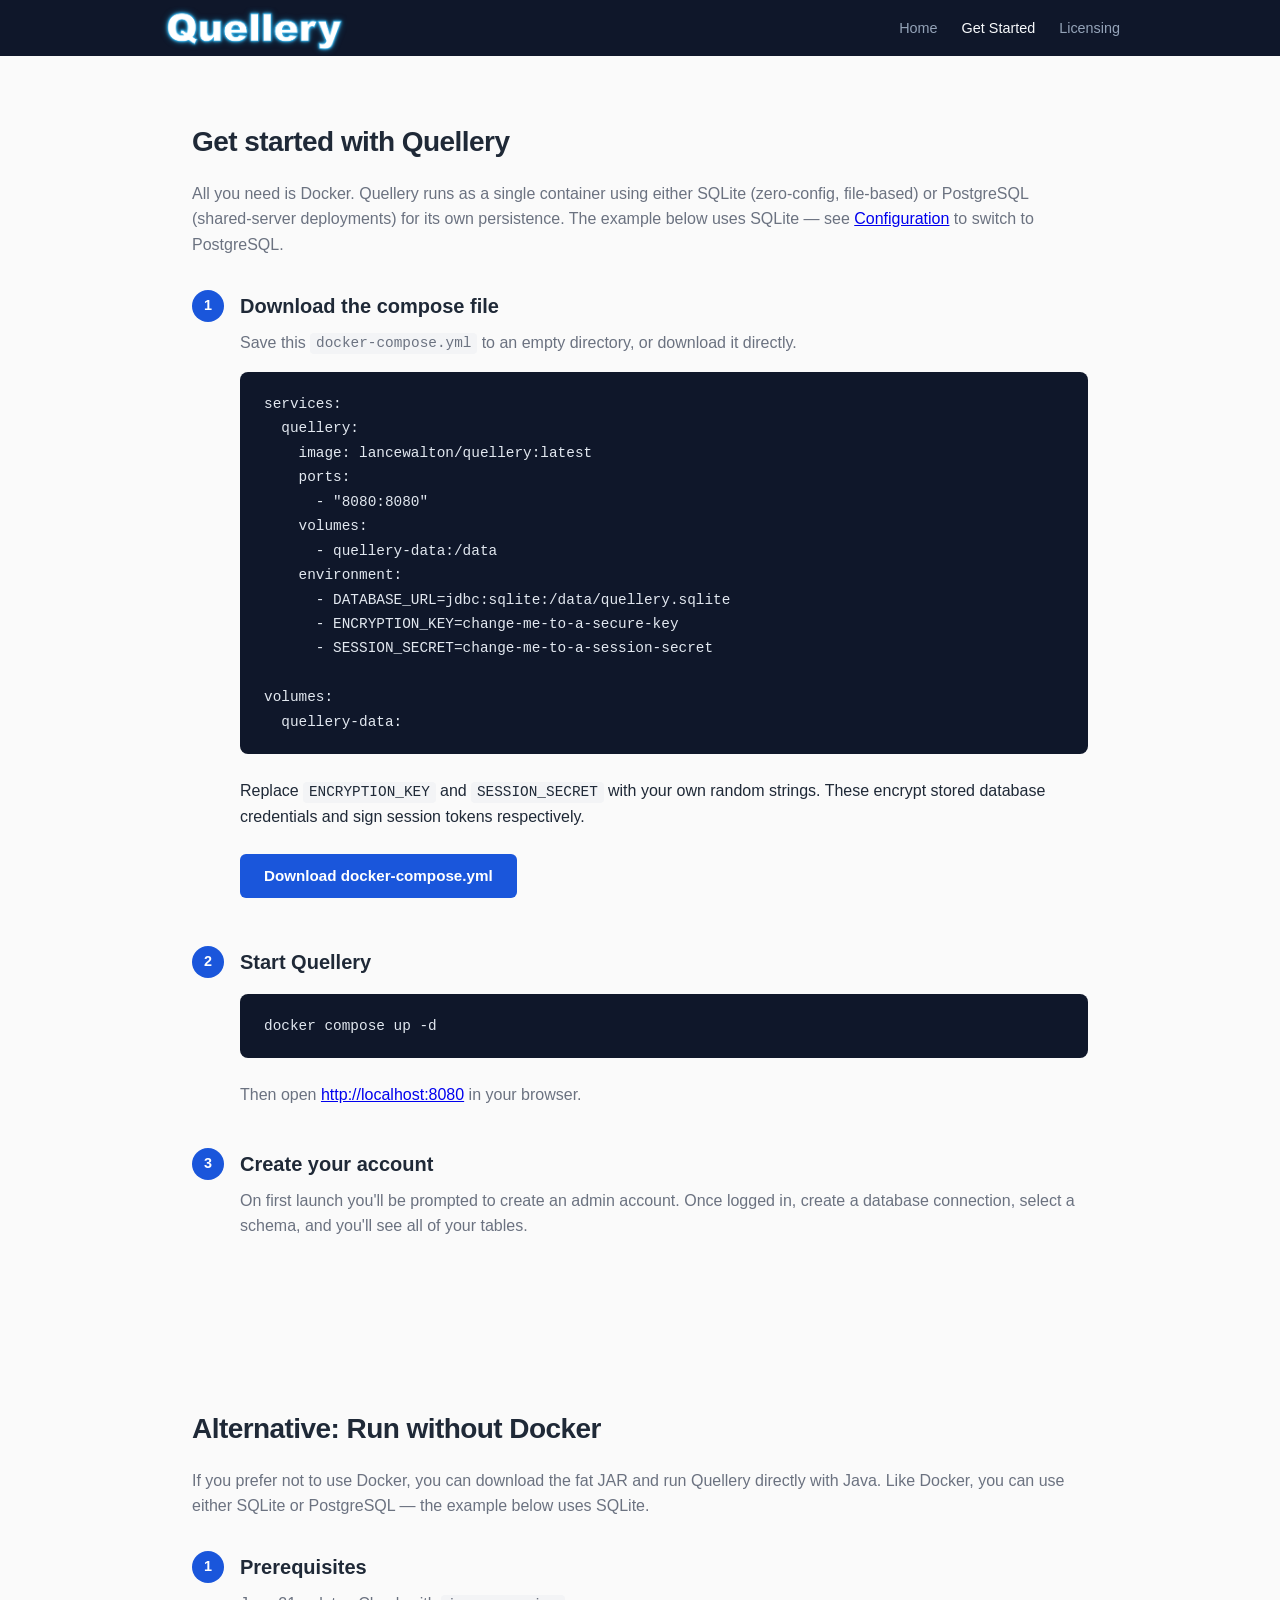
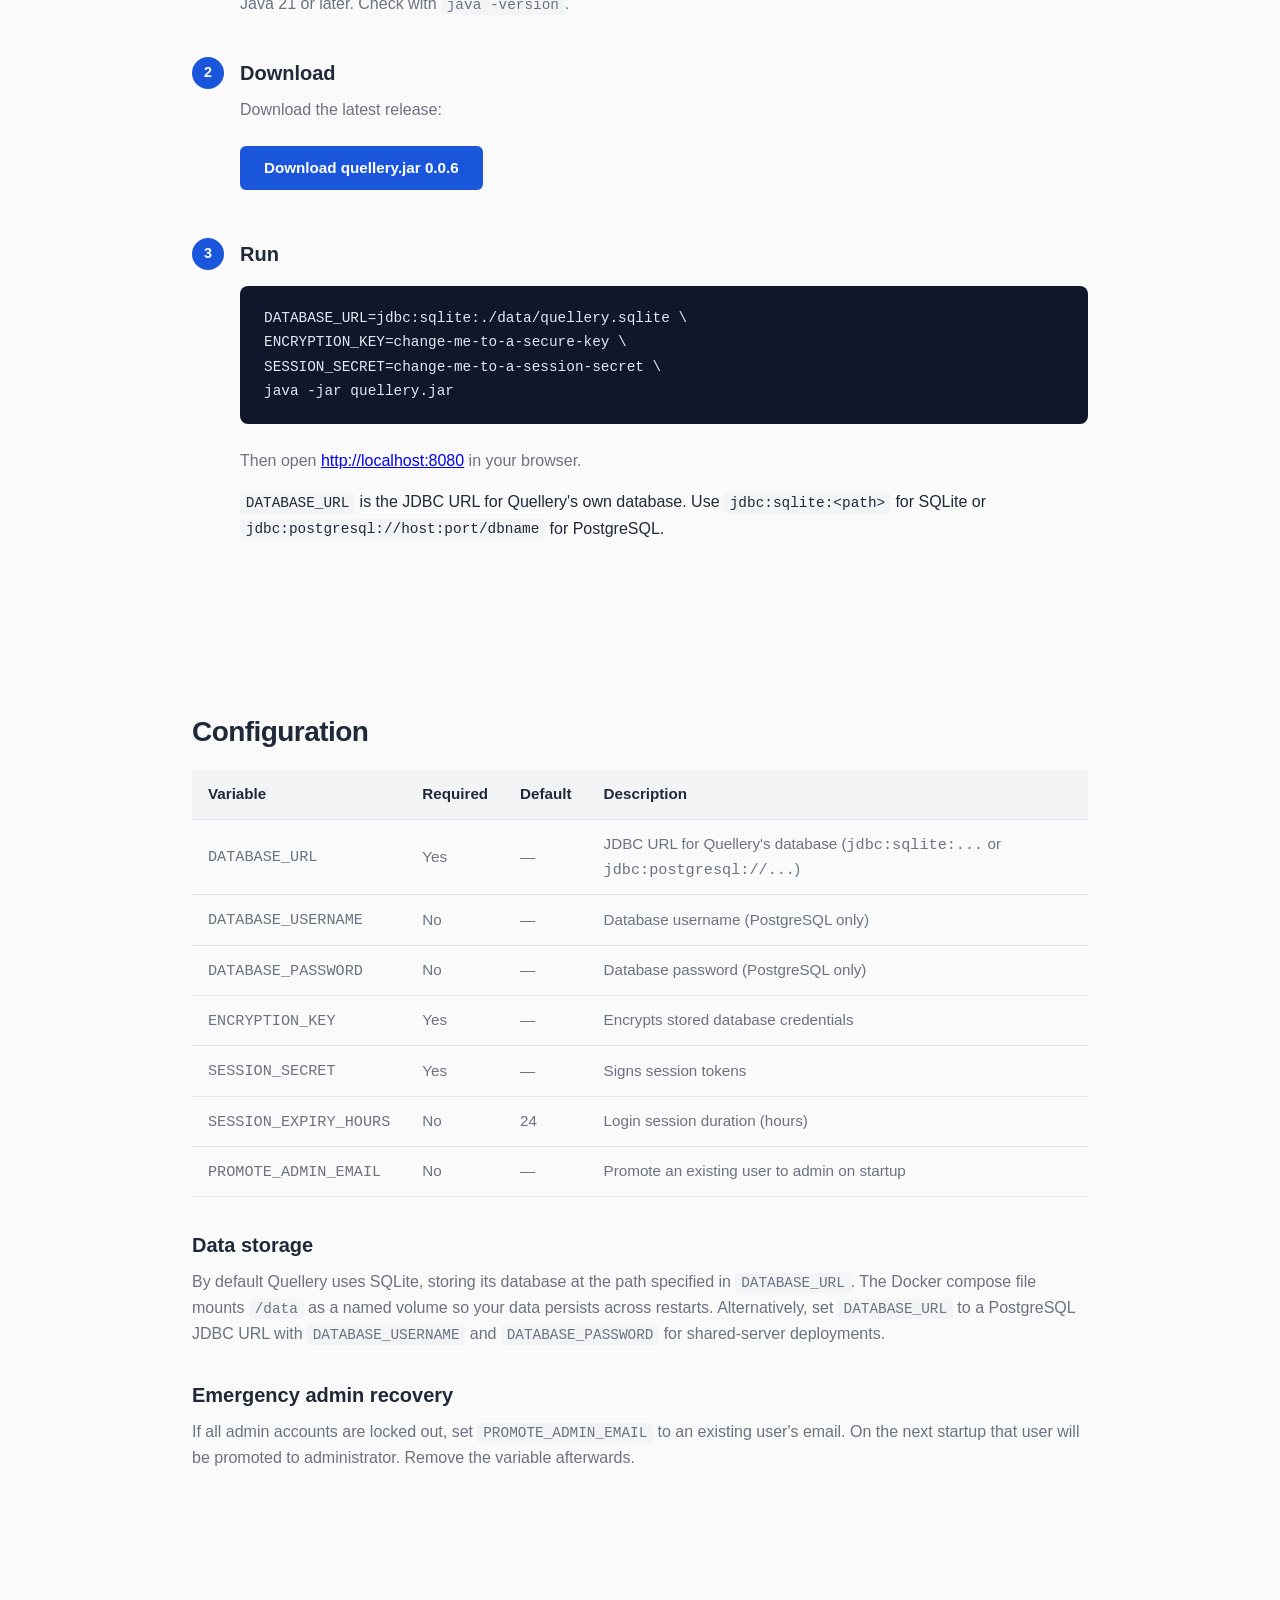
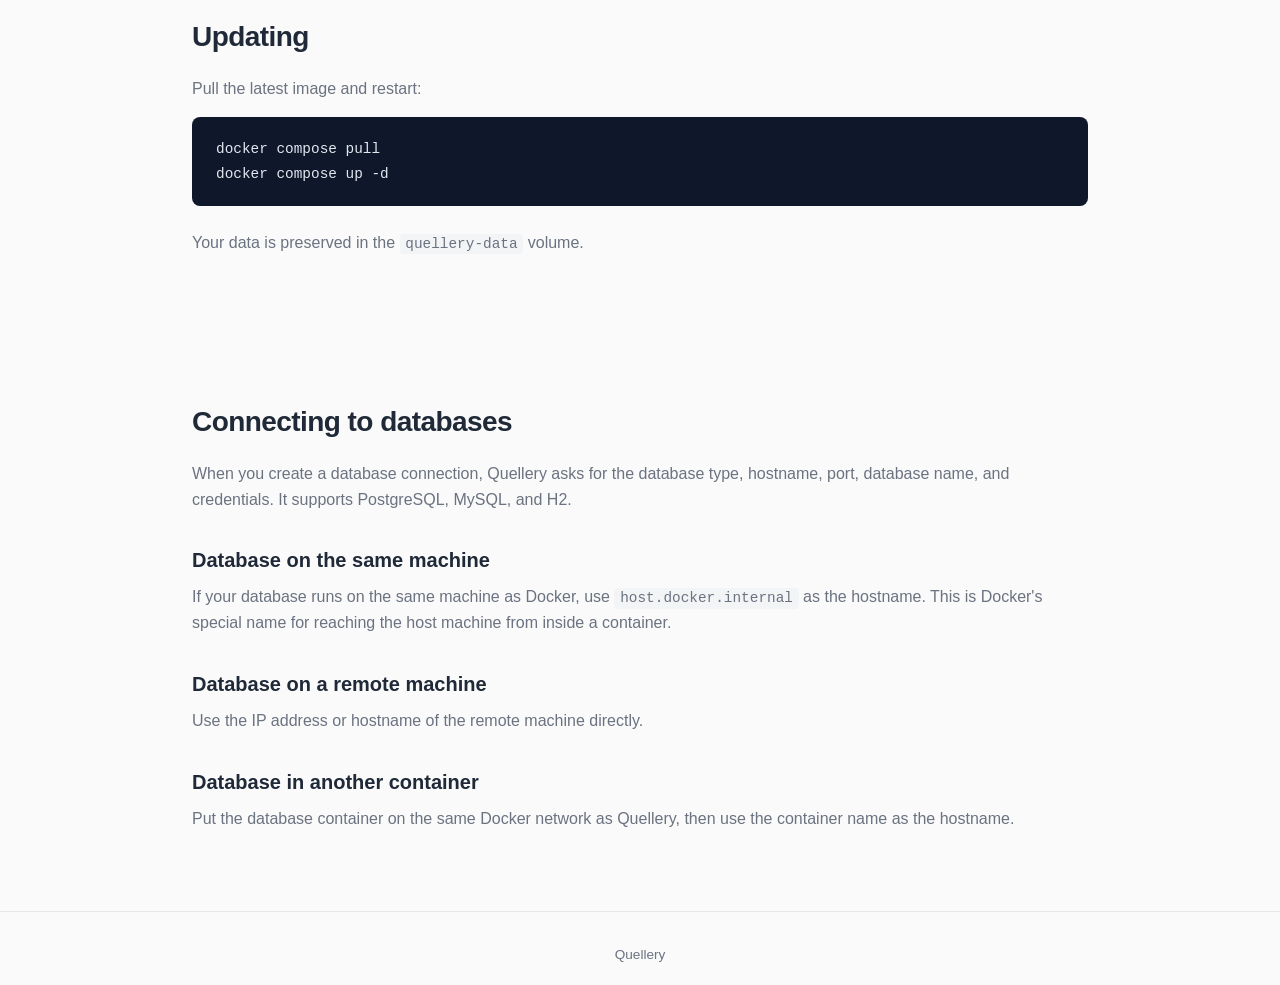
==== commit 946a05b1: "docs: move "Connecting to databases" section after "Updating" Reorganise get-started.html to group a" ====
--- a/get-started.html
+++ b/get-started.html
@@ -74,7 +74,7 @@
     <div class="step">
       <h3>Download</h3>
       <p>Download the latest release:</p>
-      <a href="https://github.com/quellery/quellery.github.io/releases/latest/download/quellery.jar" class="download-btn">Download quellery.jar <span data-version>0.0.8</span></a>
+      <a href="https://github.com/quellery/quellery.github.io/releases/latest/download/quellery.jar" class="download-btn">Download quellery.jar <span data-version>0.0.6</span></a>
     </div>
 
     <div class="step">
@@ -88,20 +88,6 @@
     </div>
 
   </div>
-</section>
-
-<section class="section">
-  <h2>Connecting to databases</h2>
-  <p>When you create a database connection, Quellery asks for the database type, hostname, port, database name, and credentials. It supports PostgreSQL, MySQL, and H2.</p>
-
-  <h3>Database on the same machine</h3>
-  <p>If your database runs on the same machine as Docker, use <code>host.docker.internal</code> as the hostname. This is Docker's special name for reaching the host machine from inside a container.</p>
-
-  <h3>Database on a remote machine</h3>
-  <p>Use the IP address or hostname of the remote machine directly.</p>
-
-  <h3>Database in another container</h3>
-  <p>Put the database container on the same Docker network as Quellery, then use the container name as the hostname.</p>
 </section>
 
 <section class="section" id="configuration">
@@ -136,6 +122,20 @@
   <p>Your data is preserved in the <code>quellery-data</code> volume.</p>
 </section>
 
+<section class="section">
+  <h2>Connecting to databases</h2>
+  <p>When you create a database connection, Quellery asks for the database type, hostname, port, database name, and credentials. It supports PostgreSQL, MySQL, and H2.</p>
+
+  <h3>Database on the same machine</h3>
+  <p>If your database runs on the same machine as Docker, use <code>host.docker.internal</code> as the hostname. This is Docker's special name for reaching the host machine from inside a container.</p>
+
+  <h3>Database on a remote machine</h3>
+  <p>Use the IP address or hostname of the remote machine directly.</p>
+
+  <h3>Database in another container</h3>
+  <p>Put the database container on the same Docker network as Quellery, then use the container name as the hostname.</p>
+</section>
+
 <footer>
   Quellery
 </footer>
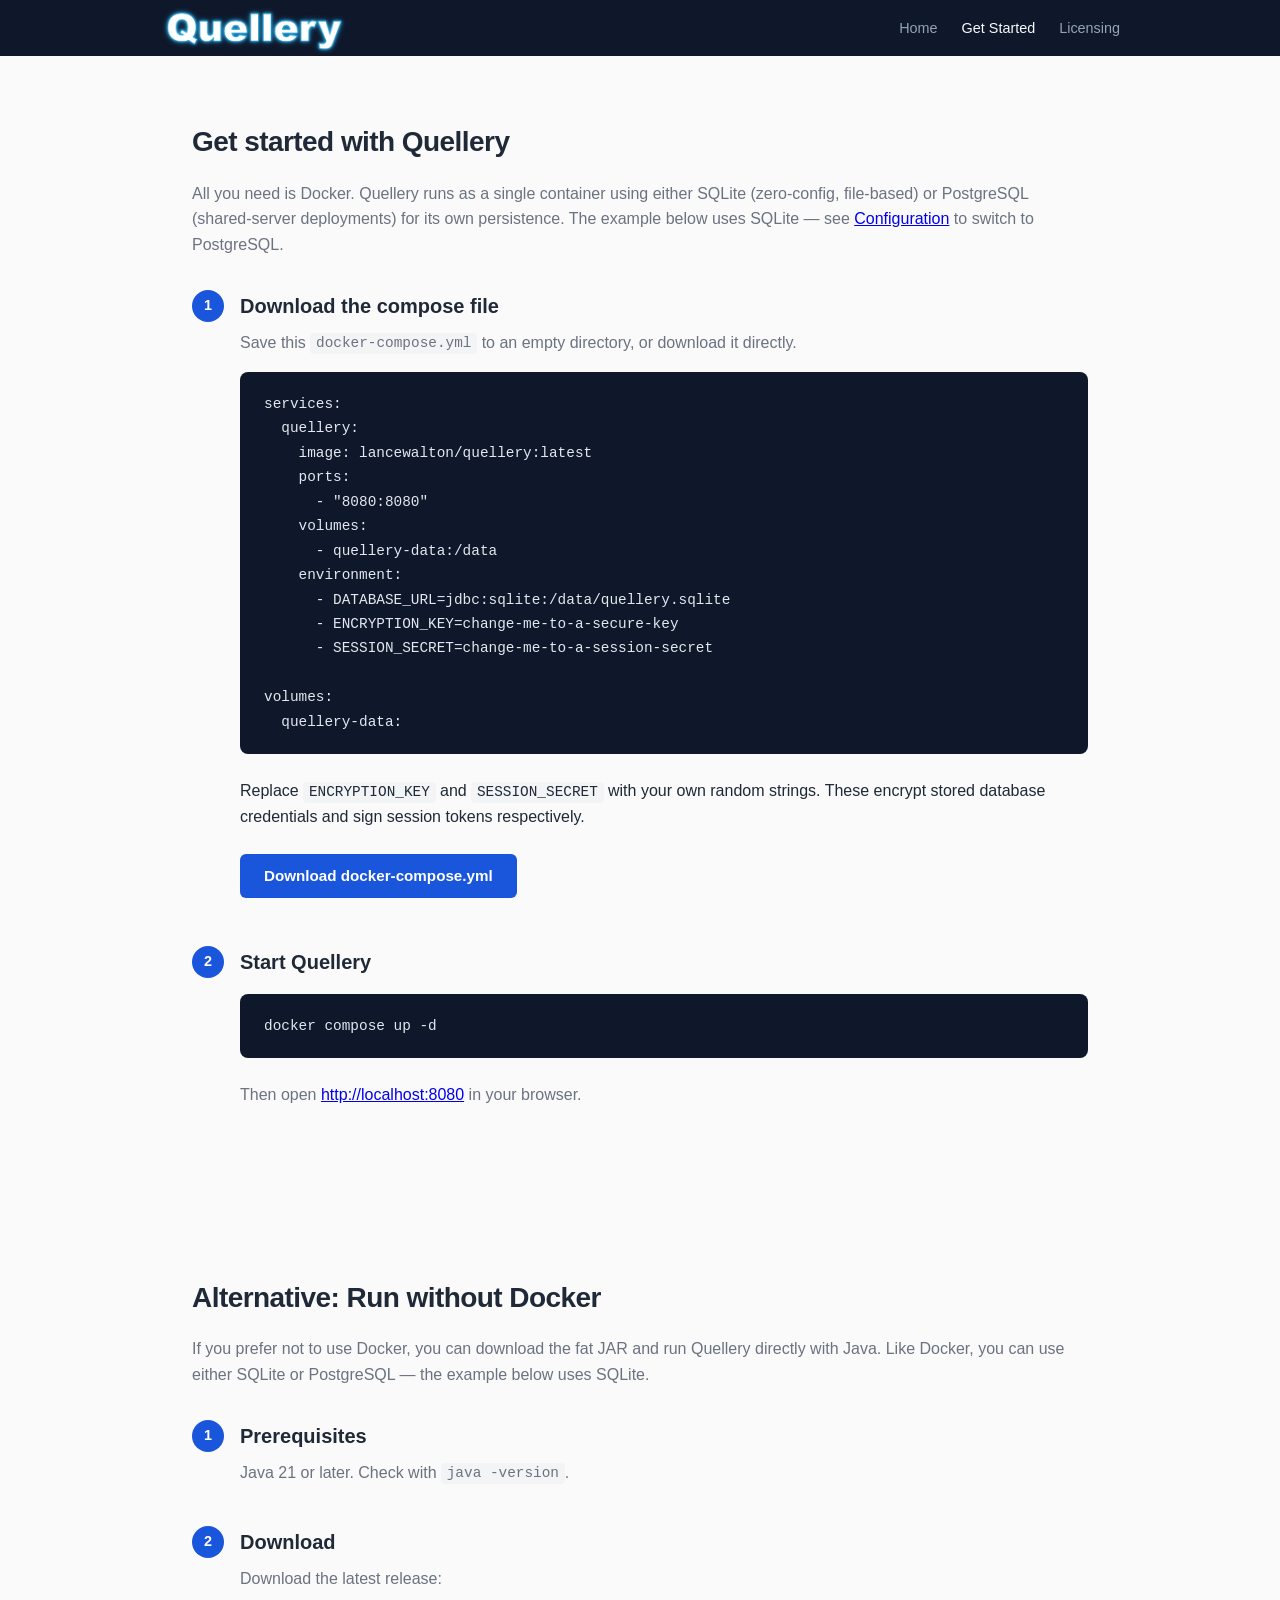
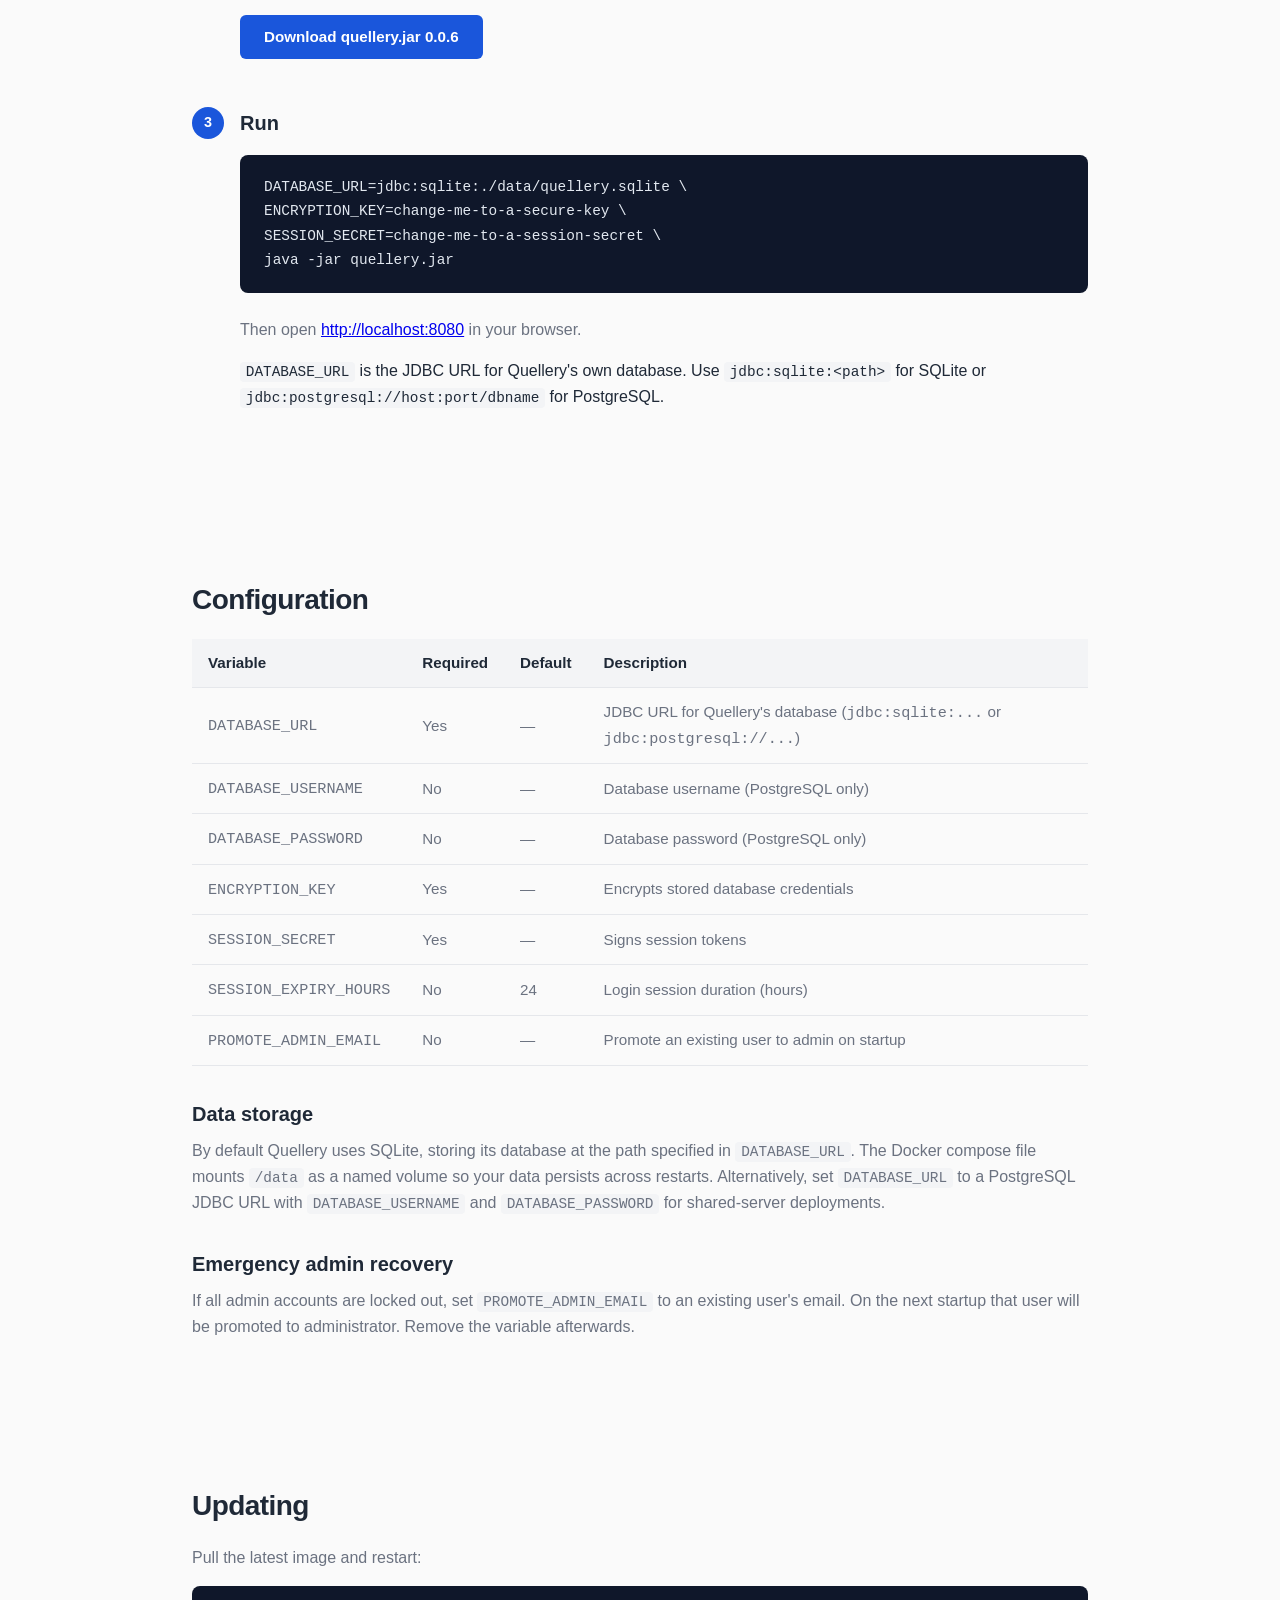
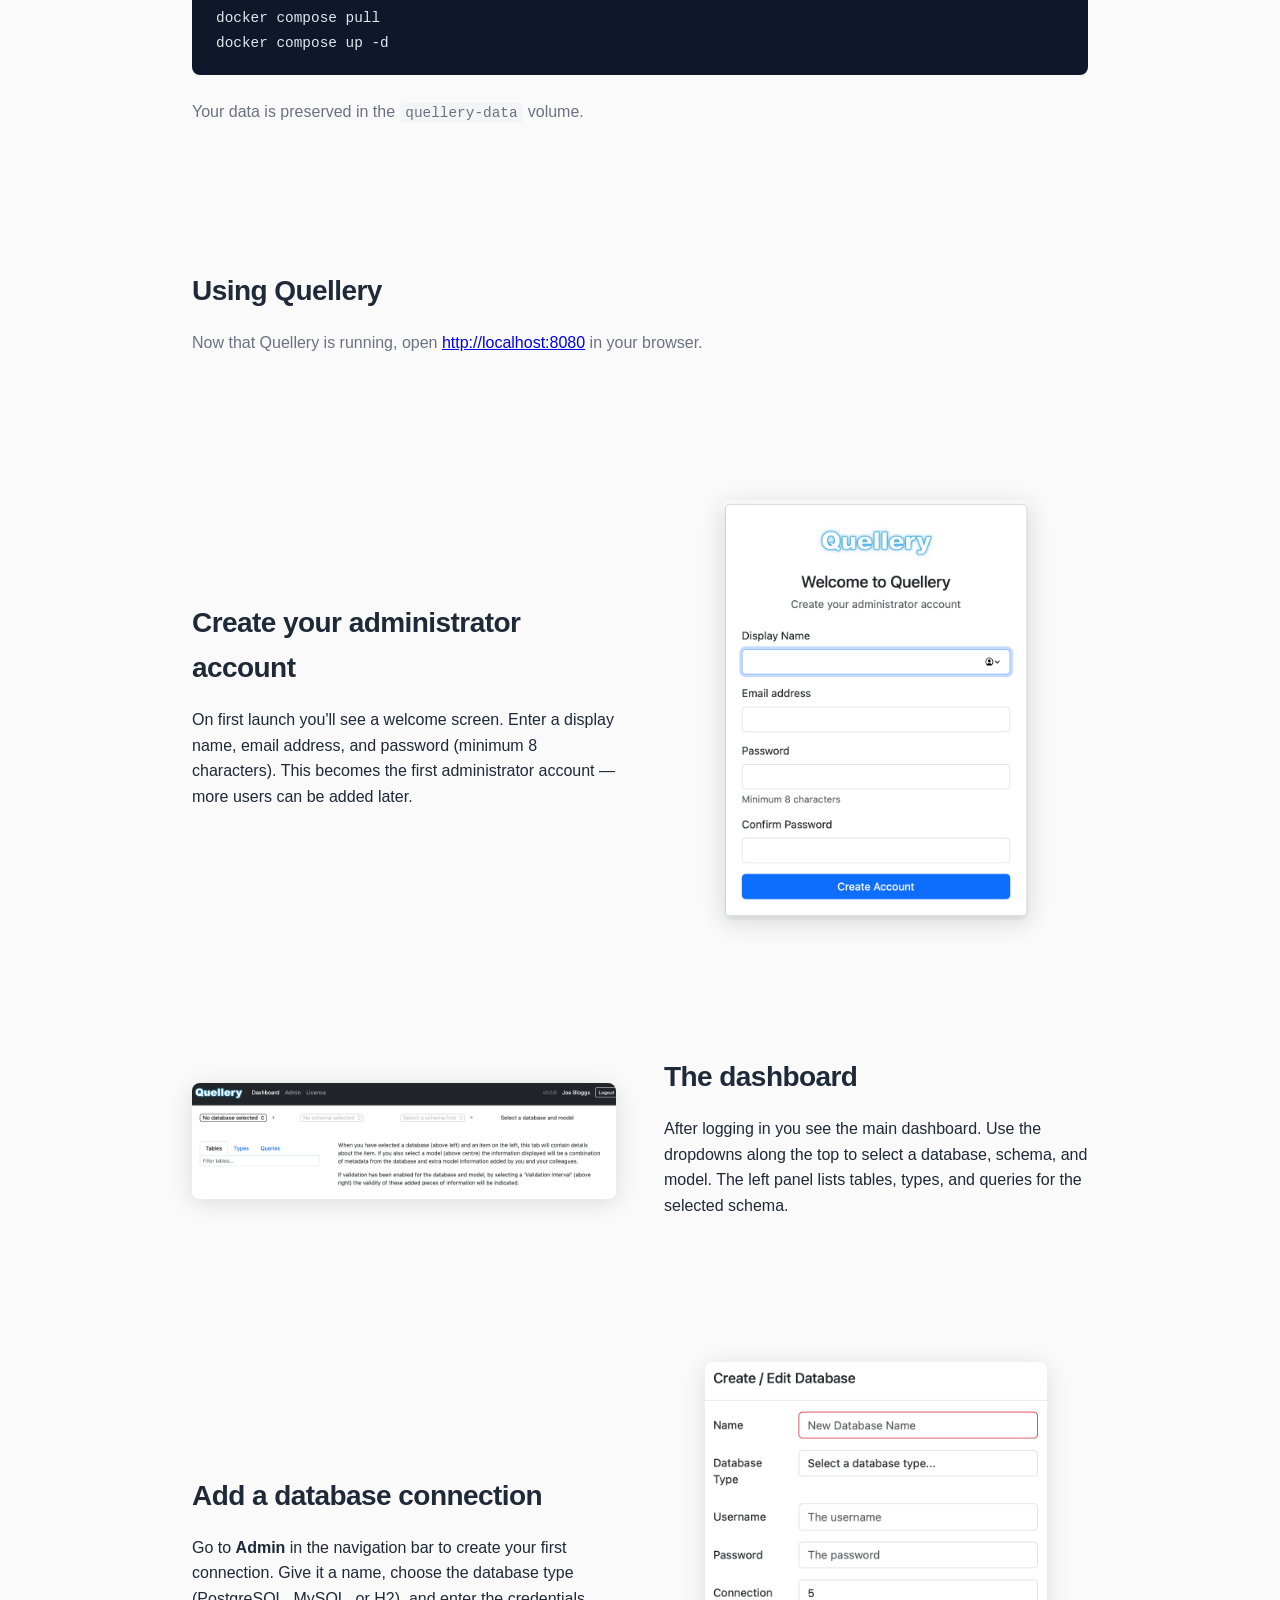
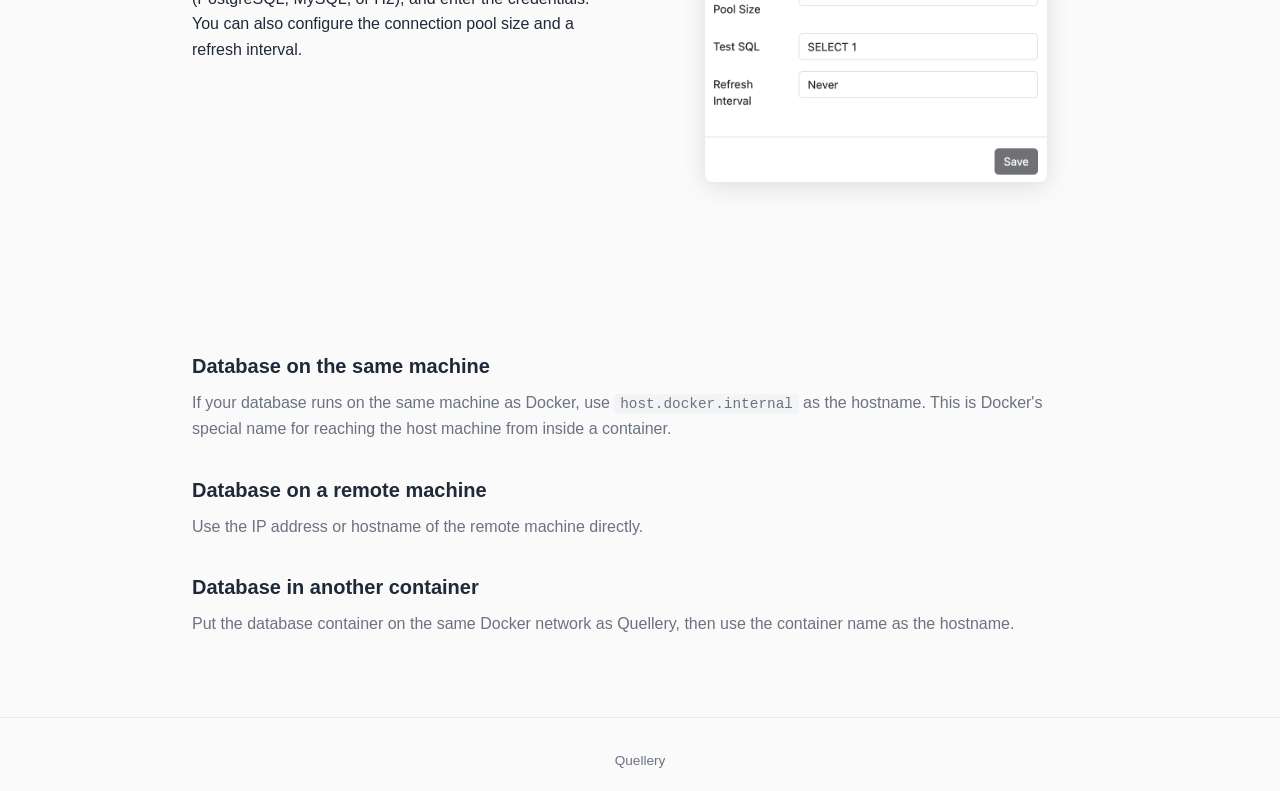
==== commit aa05738e: "docs: expand "Connecting to databases" into "Using Quellery" section Restructure the getting started" ====
--- a/get-started.html
+++ b/get-started.html
@@ -50,11 +50,6 @@
       <h3>Start Quellery</h3>
       <pre><code>docker compose up -d</code></pre>
       <p>Then open <a href="http://localhost:8080">http://localhost:8080</a> in your browser.</p>
-    </div>
-
-    <div class="step">
-      <h3>Create your account</h3>
-      <p>On first launch you'll be prompted to create an admin account. Once logged in, create a database connection, select a schema, and you'll see all of your tables.</p>
     </div>
 
   </div>
@@ -123,9 +118,41 @@
 </section>
 
 <section class="section">
-  <h2>Connecting to databases</h2>
-  <p>When you create a database connection, Quellery asks for the database type, hostname, port, database name, and credentials. It supports PostgreSQL, MySQL, and H2.</p>
+  <h2>Using Quellery</h2>
+  <p>Now that Quellery is running, open <a href="http://localhost:8080">http://localhost:8080</a> in your browser.</p>
+</section>
 
+<section class="showcase">
+  <div class="showcase-text">
+    <h2>Create your administrator account</h2>
+    <p>On first launch you'll see a welcome screen. Enter a display name, email address, and password (minimum 8 characters). This becomes the first administrator account — more users can be added later.</p>
+  </div>
+  <div class="showcase-image">
+    <img src="screenshots/create-your-administrator-account.png" alt="Quellery welcome screen with fields for display name, email, and password">
+  </div>
+</section>
+
+<section class="showcase showcase--reverse">
+  <div class="showcase-text">
+    <h2>The dashboard</h2>
+    <p>After logging in you see the main dashboard. Use the dropdowns along the top to select a database, schema, and model. The left panel lists tables, types, and queries for the selected schema.</p>
+  </div>
+  <div class="showcase-image">
+    <img src="screenshots/post-login-initial-empty.png" alt="Quellery dashboard with database, schema, and model dropdowns along the top and a left panel for tables, types, and queries">
+  </div>
+</section>
+
+<section class="showcase">
+  <div class="showcase-text">
+    <h2>Add a database connection</h2>
+    <p>Go to <strong>Admin</strong> in the navigation bar to create your first connection. Give it a name, choose the database type (PostgreSQL, MySQL, or H2), and enter the credentials. You can also configure the connection pool size and a refresh interval.</p>
+  </div>
+  <div class="showcase-image">
+    <img src="screenshots/create-edit-database.png" alt="Database connection form with fields for name, type, host, port, database name, credentials, pool size, and refresh interval">
+  </div>
+</section>
+
+<section class="section">
   <h3>Database on the same machine</h3>
   <p>If your database runs on the same machine as Docker, use <code>host.docker.internal</code> as the hostname. This is Docker's special name for reaching the host machine from inside a container.</p>
 
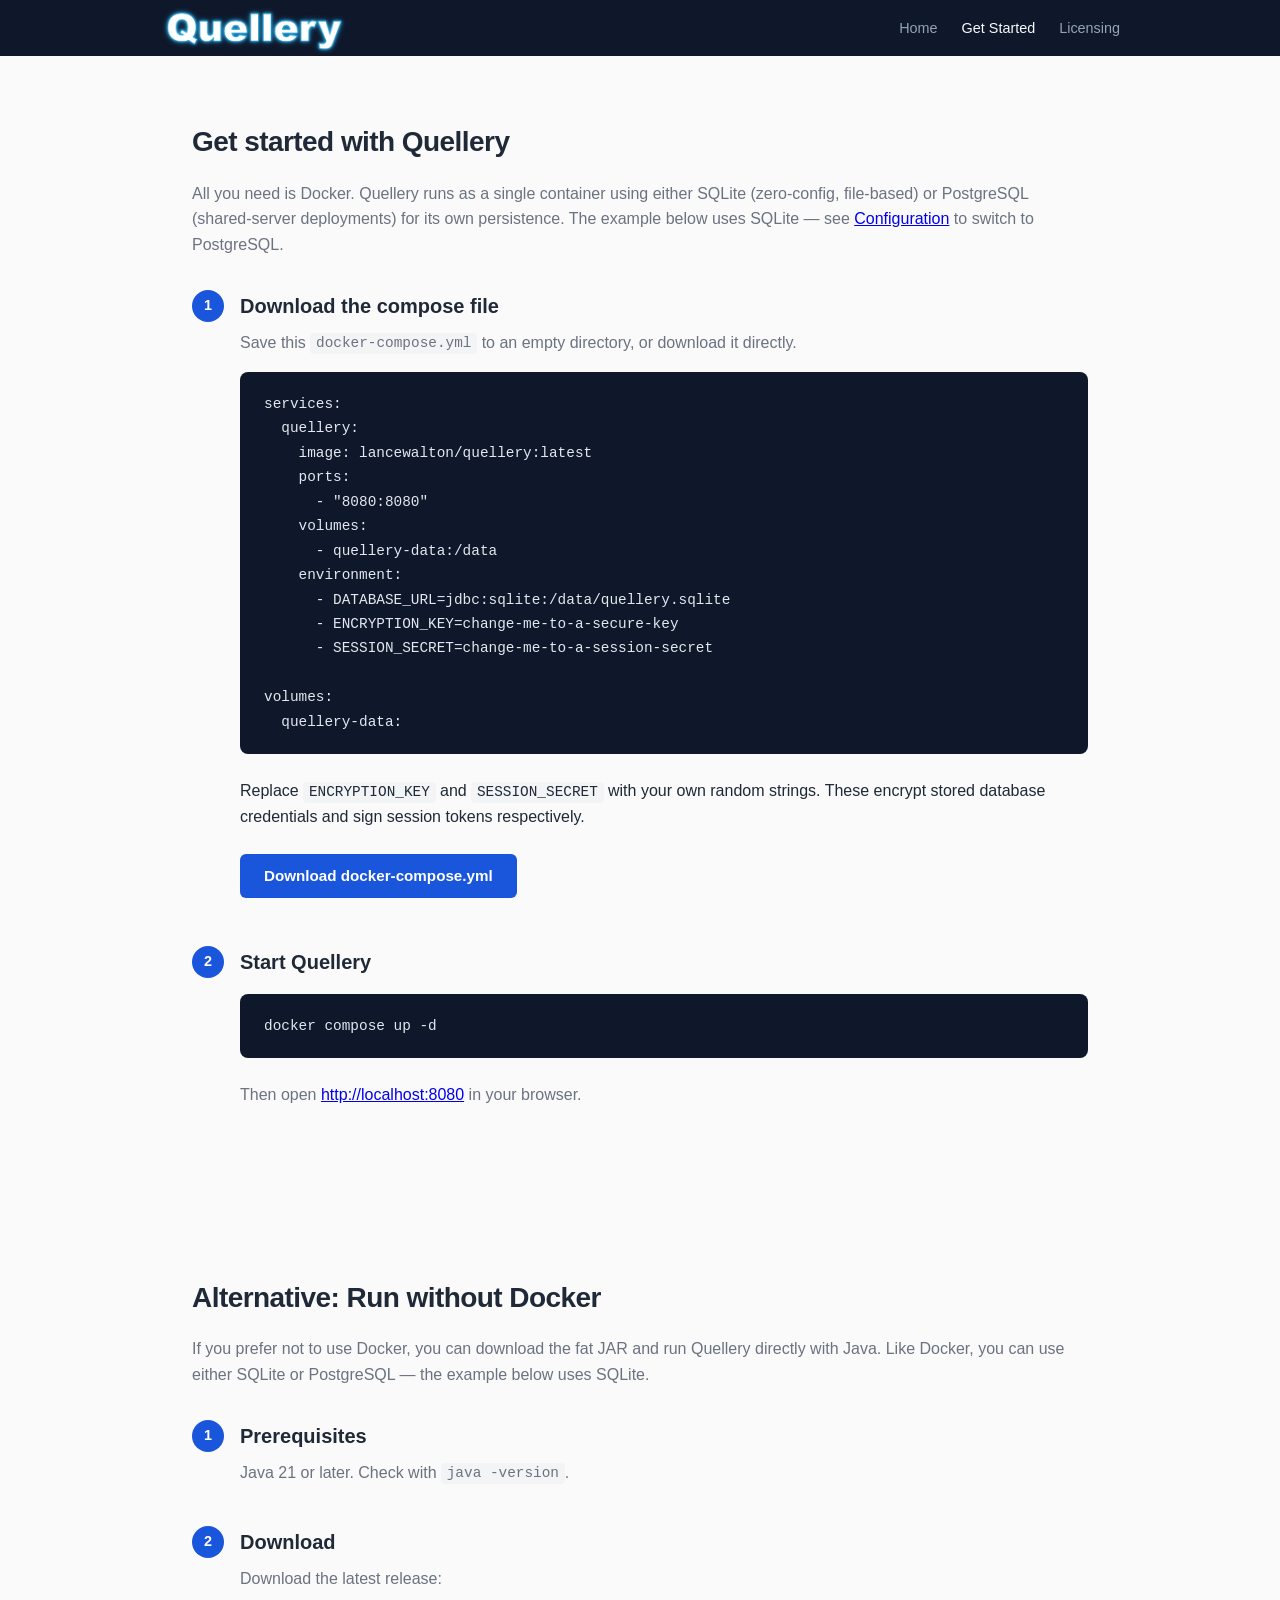
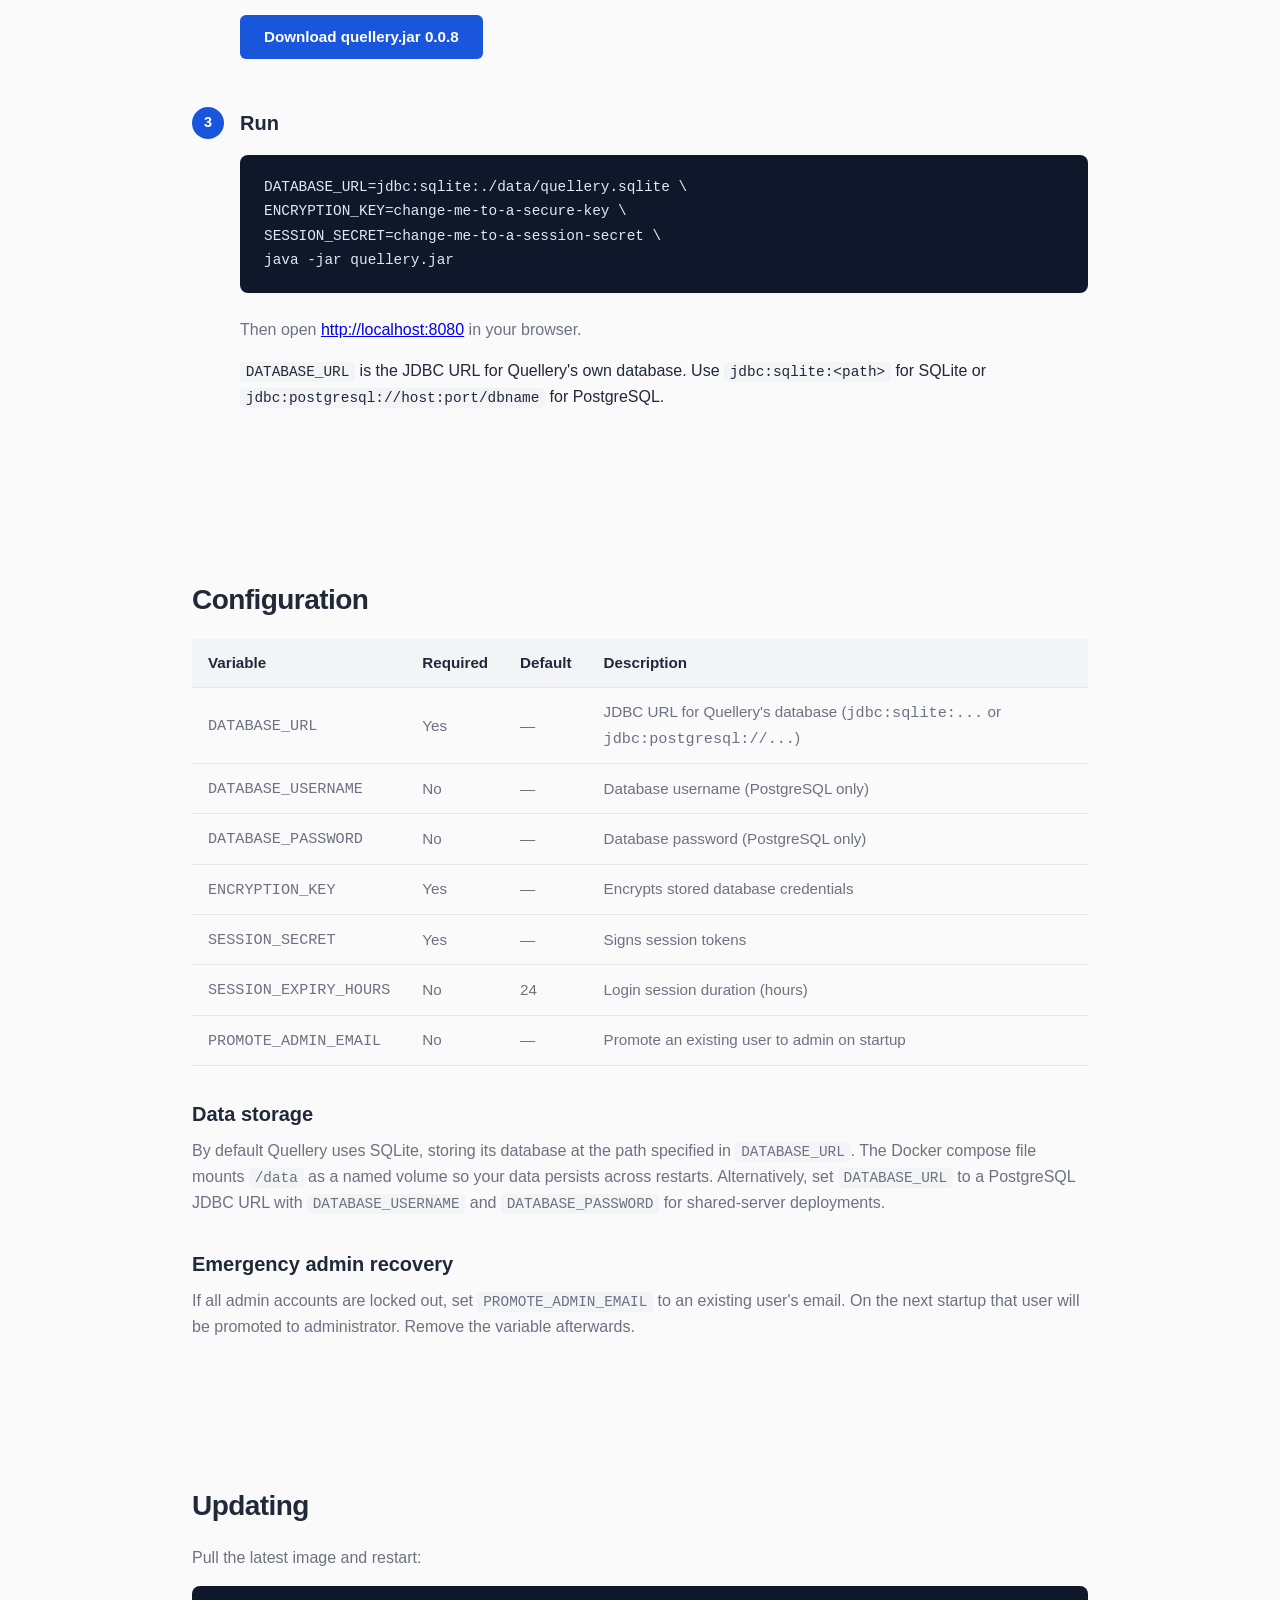
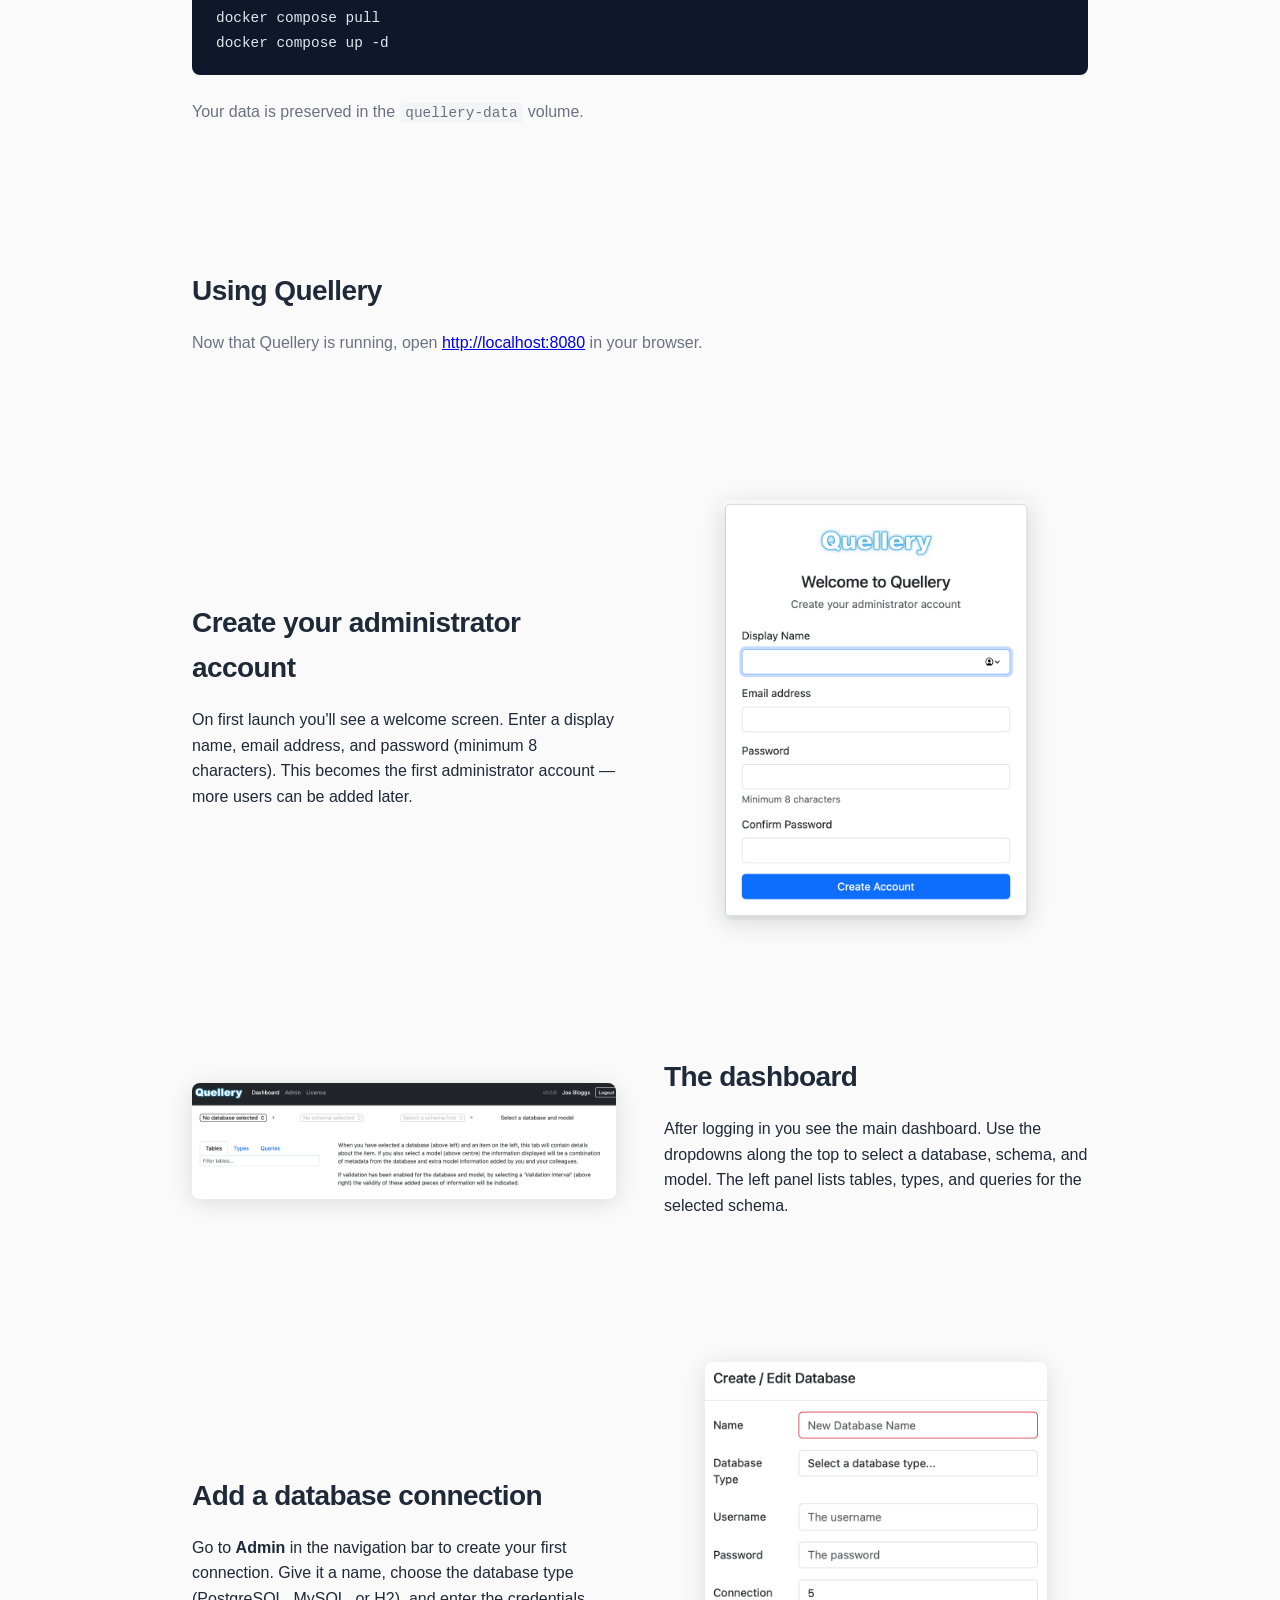
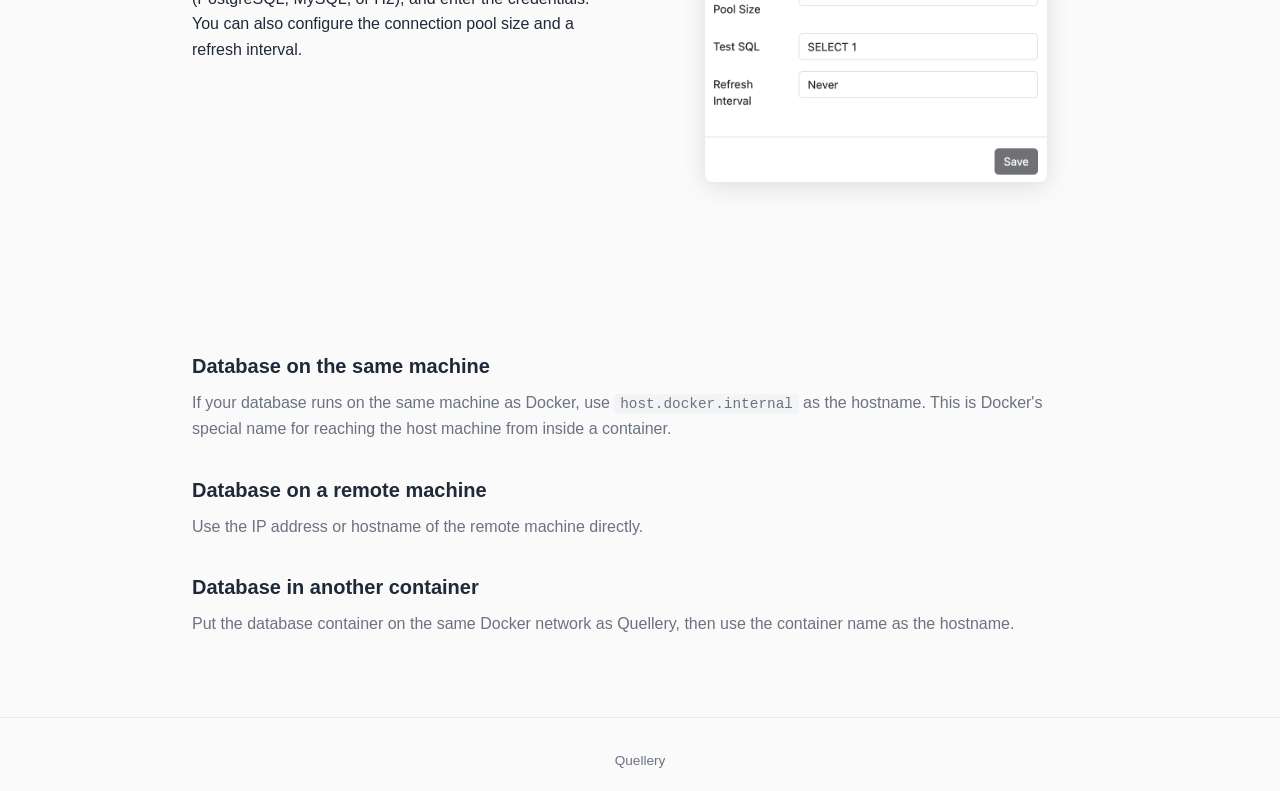
==== commit c031d1b4: "Merge remote-tracking branch 'origin/main' into release" ====
--- a/get-started.html
+++ b/get-started.html
@@ -69,7 +69,7 @@
     <div class="step">
       <h3>Download</h3>
       <p>Download the latest release:</p>
-      <a href="https://github.com/quellery/quellery.github.io/releases/latest/download/quellery.jar" class="download-btn">Download quellery.jar <span data-version>0.0.6</span></a>
+      <a href="https://github.com/quellery/quellery.github.io/releases/latest/download/quellery.jar" class="download-btn">Download quellery.jar <span data-version>0.0.8</span></a>
     </div>
 
     <div class="step">
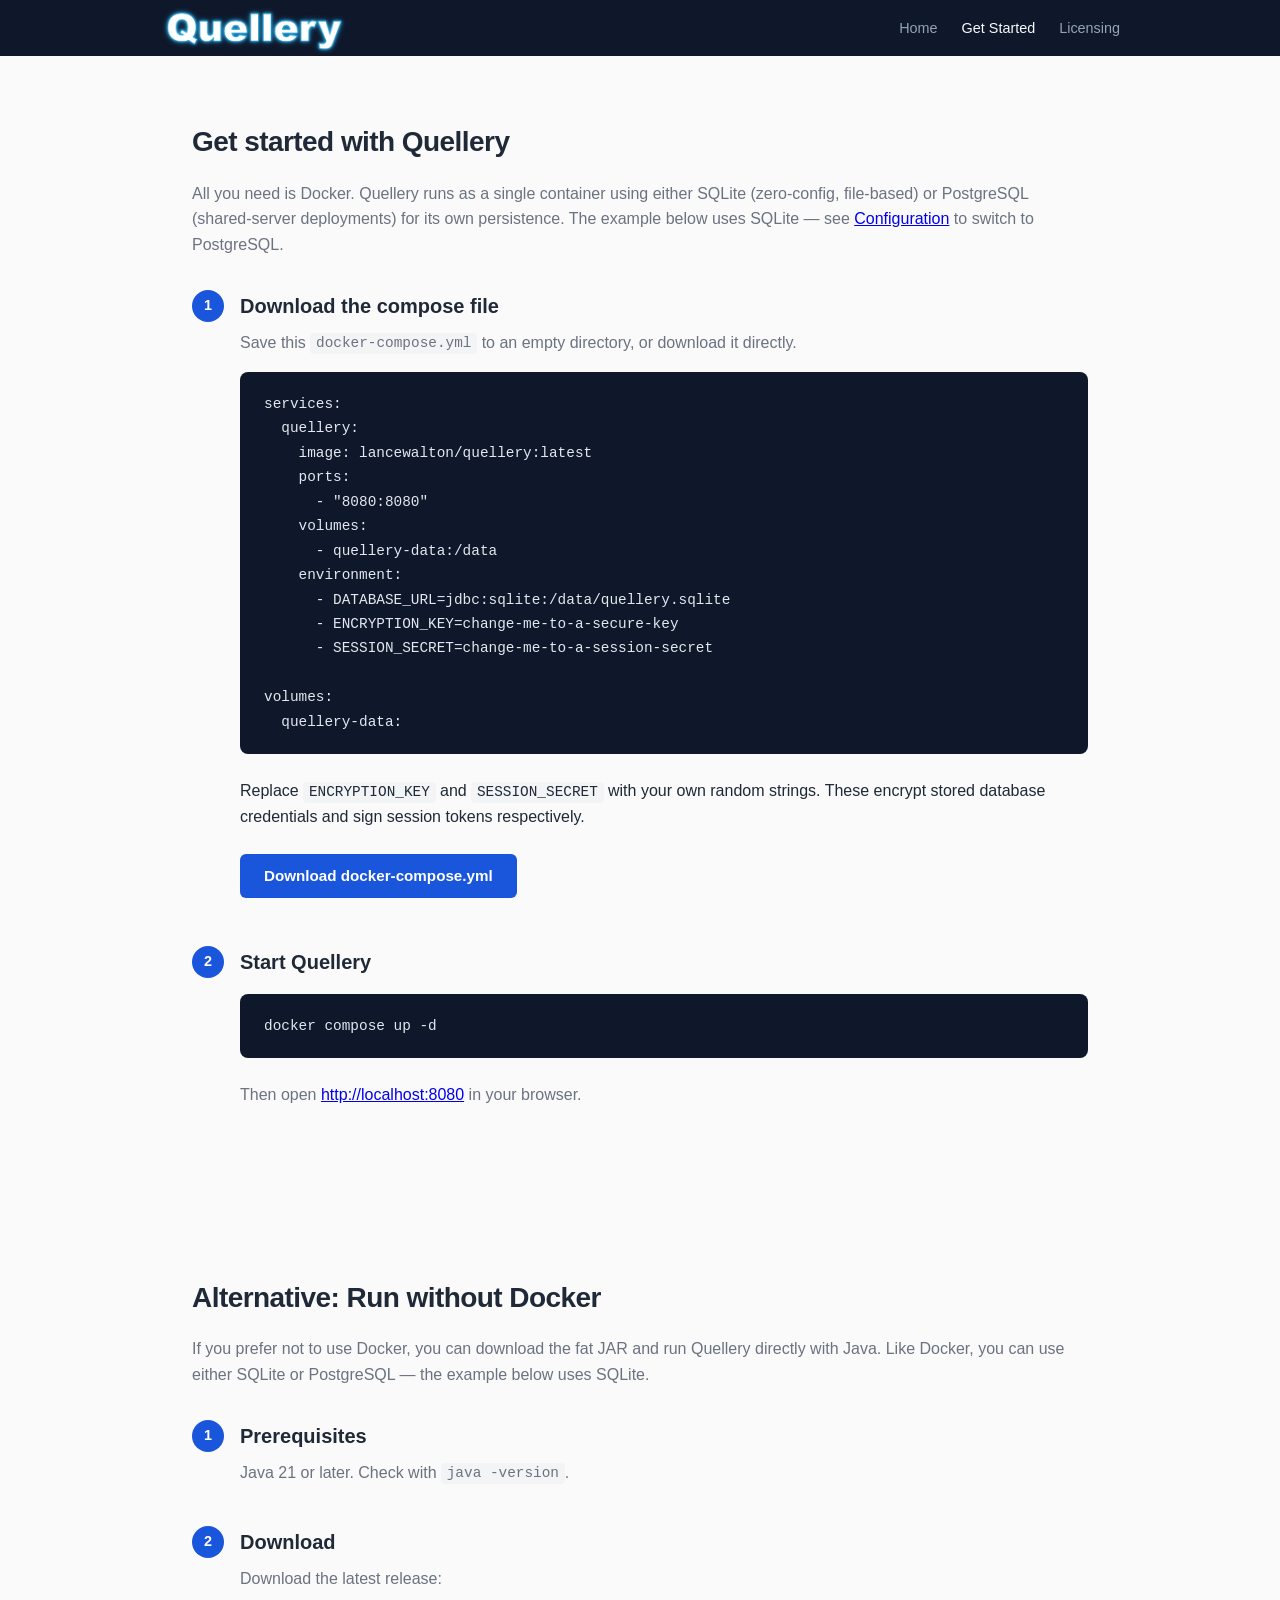
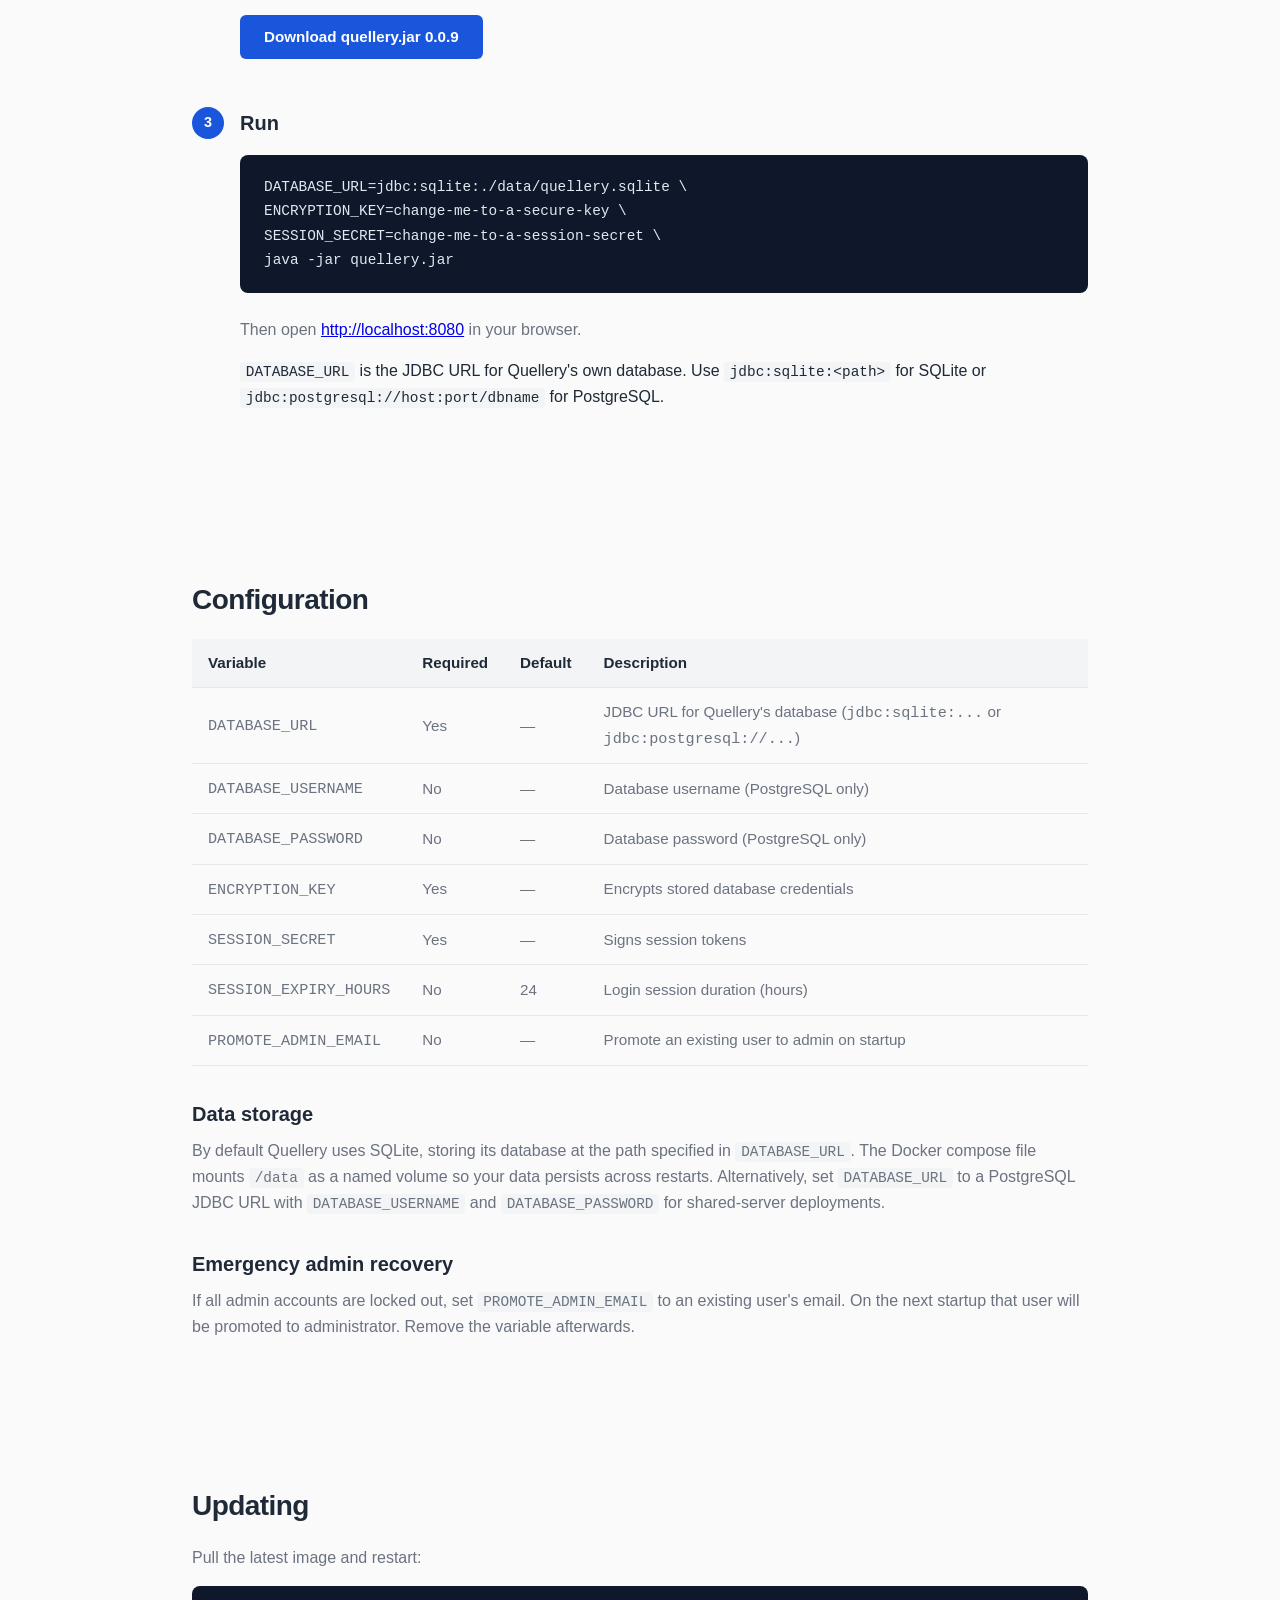
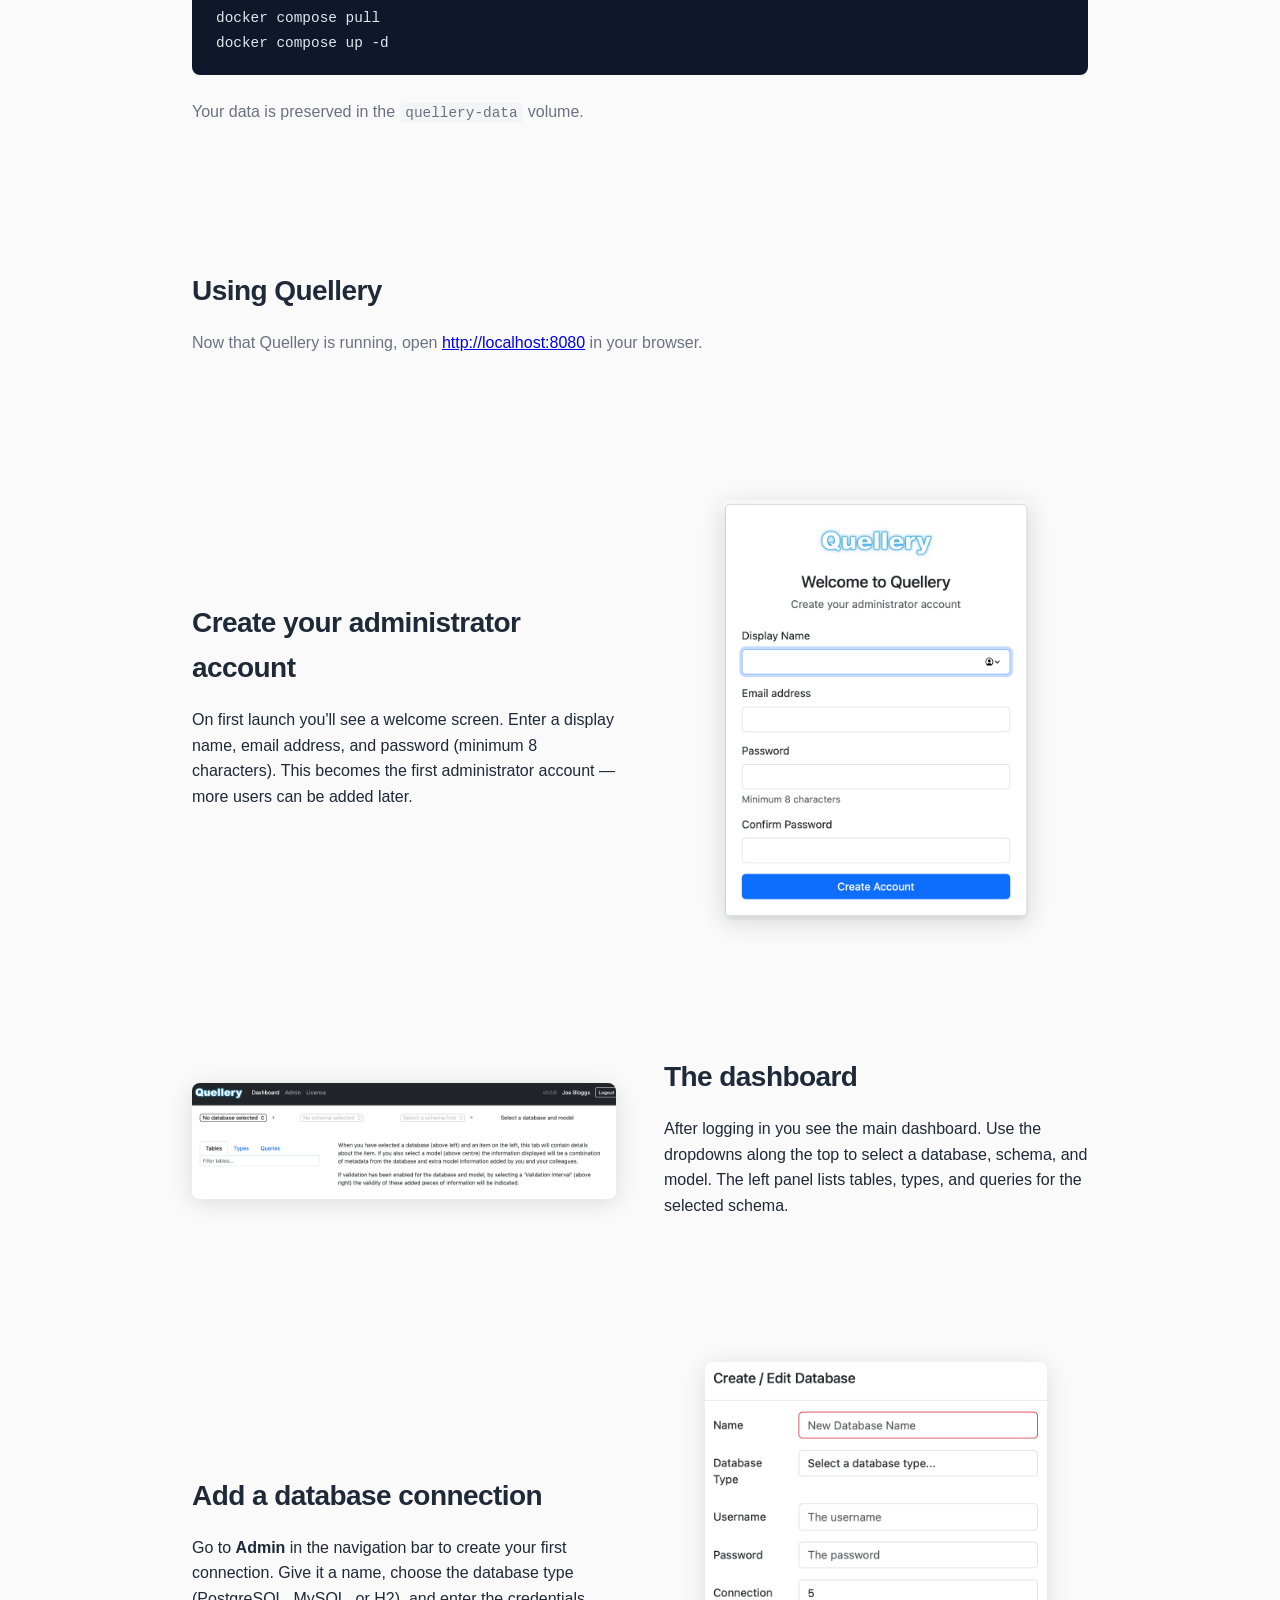
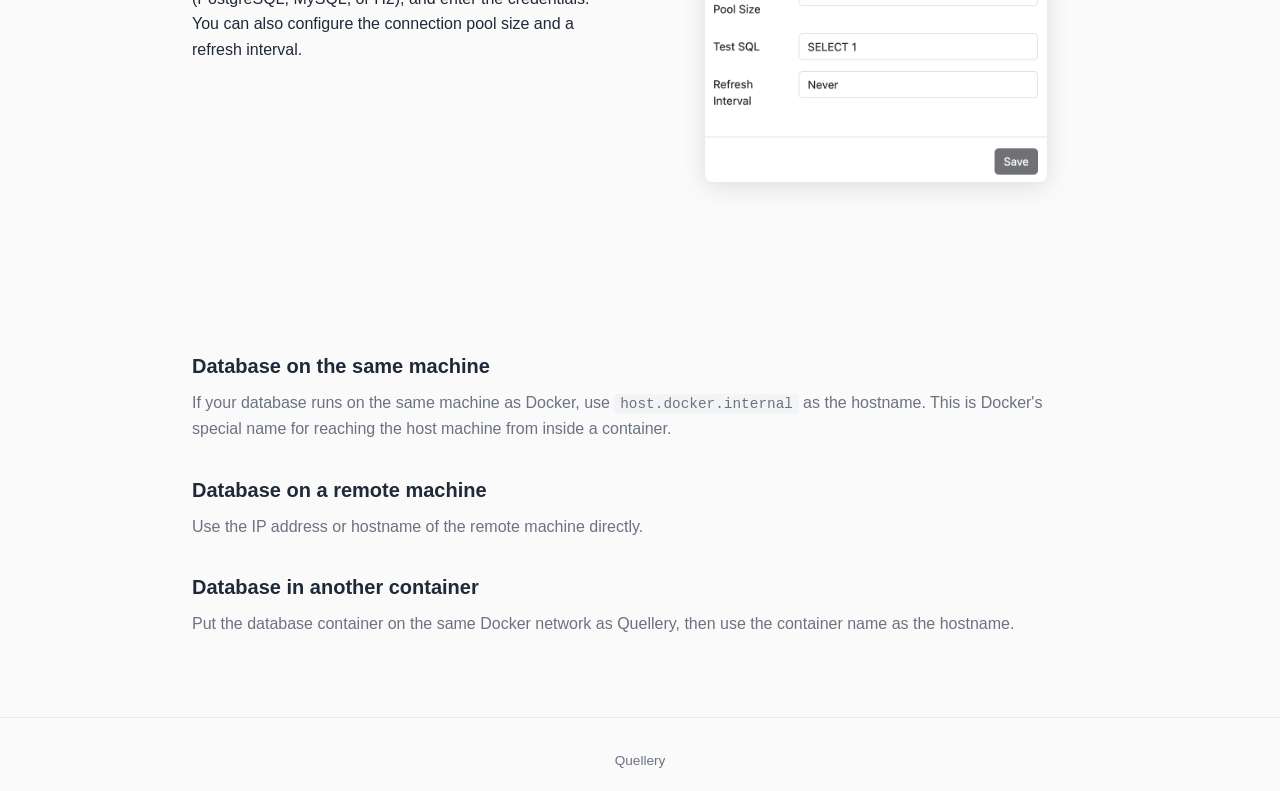
==== commit b92970cd: "Release v0.0.9" ====
--- a/get-started.html
+++ b/get-started.html
@@ -69,7 +69,7 @@
     <div class="step">
       <h3>Download</h3>
       <p>Download the latest release:</p>
-      <a href="https://github.com/quellery/quellery.github.io/releases/latest/download/quellery.jar" class="download-btn">Download quellery.jar <span data-version>0.0.8</span></a>
+      <a href="https://github.com/quellery/quellery.github.io/releases/latest/download/quellery.jar" class="download-btn">Download quellery.jar <span data-version>0.0.9</span></a>
     </div>
 
     <div class="step">
